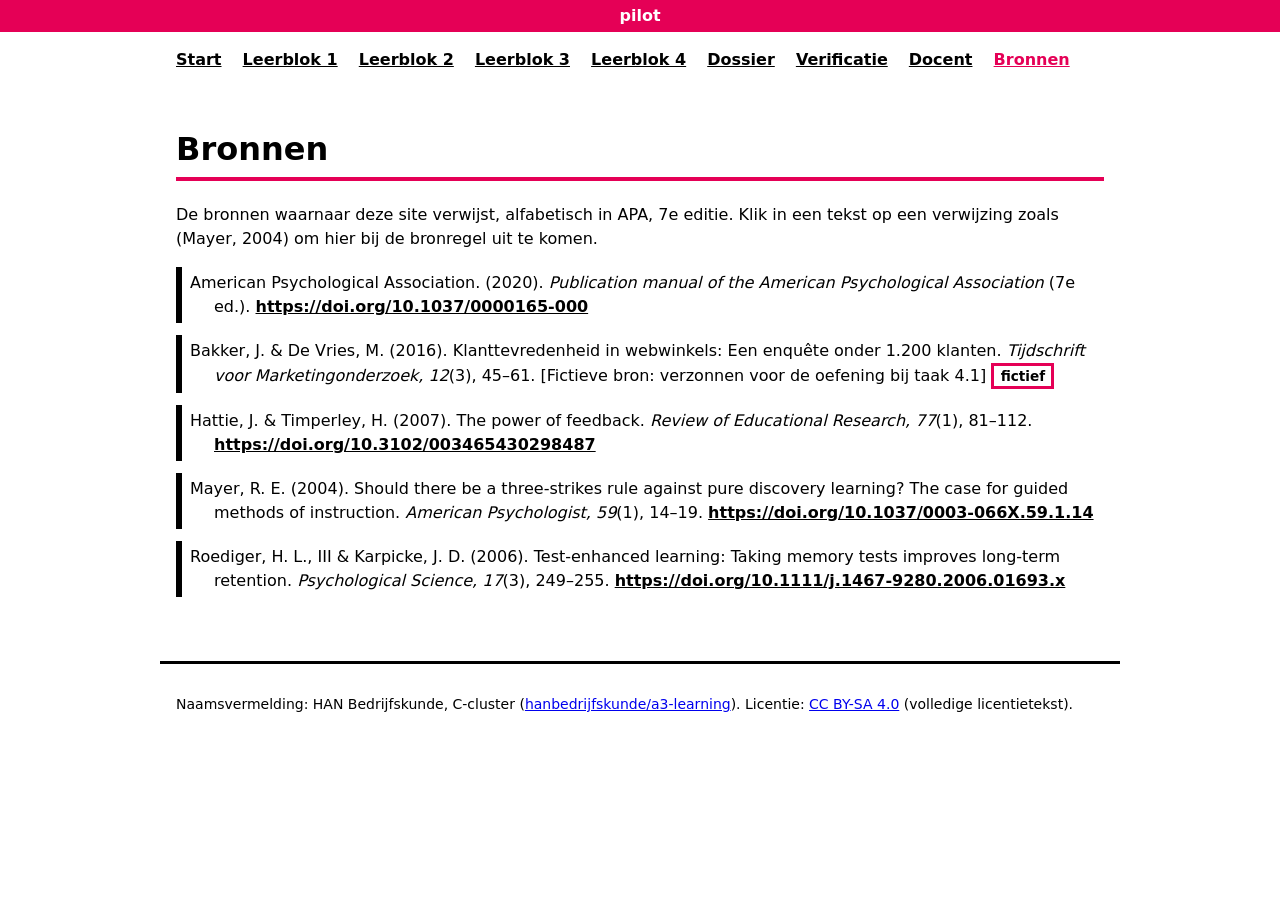
==== bronnen.html @ e9fe0b4e "LB-5…LB-8, EV-03…EV-05, BR-1…BR-6: leerblok 2 en bronnenpagina Co-Authored-By: Claude Sonnet 5.5 <no" ====
<!doctype html>
<html lang="nl">
<head>
<meta charset="utf-8">
<meta name="viewport" content="width=device-width, initial-scale=1">
<title>Bronnen · A3 e-learning</title>
<link rel="icon" href="data:,">
<link rel="stylesheet" href="css/site.css">
<link rel="stylesheet" href="css/print.css" media="print">
</head>
<body>
<header>
<nav aria-label="Hoofdmenu">
<a href="index.html">Start</a>
<a href="leerblok-1.html">Leerblok 1</a>
<a href="leerblok-2.html">Leerblok 2</a>
<a href="leerblok-3.html">Leerblok 3</a>
<a href="leerblok-4.html">Leerblok 4</a>
<a href="dossier.html">Dossier</a>
<a href="verificatie.html">Verificatie</a>
<a href="docent.html">Docent</a>
<a href="bronnen.html">Bronnen</a>
</nav>
</header>
<main id="inhoud">
<h1>Bronnen</h1>
<p>De bronnen waarnaar deze site verwijst, alfabetisch in APA, 7e editie. Klik in een tekst op een verwijzing zoals (Mayer, 2004) om hier bij de bronregel uit te komen.</p>
<noscript><p>Deze pagina heeft JavaScript nodig om de bronnen te tonen. Zet JavaScript aan in je browser.</p></noscript>
<ul id="bronnenlijst" class="bron-lijst"></ul>
</main>
<footer>
<p>Naamsvermelding: HAN Bedrijfskunde, C-cluster (<a href="https://github.com/hanbedrijfskunde/a3-learning">hanbedrijfskunde/a3-learning</a>). Licentie: <a href="LICENSE">CC BY-SA 4.0</a> (volledige licentietekst).</p>
</footer>
<script type="module" src="js/site.js"></script>
<script type="module" src="js/bronnen-pagina.js"></script>
</body>
</html>
---- css/site.css ----
:root { --accent:#E50056; --zwart:#000; --wit:#fff; --grijs:#f3f3f3; }
* { box-sizing:border-box; }
body { margin:0; font:16px/1.5 system-ui,sans-serif; color:var(--zwart); background:var(--wit); }
header,main,footer { max-width:60rem; margin:0 auto; padding:1rem; }
nav a { margin-right:1rem; color:var(--zwart); font-weight:700; }
nav a[aria-current="page"] { color:var(--accent); }
h1 { border-bottom:4px solid var(--accent); padding-bottom:.25rem; }
.kaart { border:3px solid var(--zwart); box-shadow:5px 5px 0 var(--zwart); padding:1rem; margin:1rem 0; background:var(--wit); }
footer { border-top:3px solid var(--zwart); font-size:.875rem; margin-top:2rem; }
#pilot-banner { background:var(--accent); color:var(--wit); text-align:center; font-weight:700; padding:.25rem; }

/* ---- formulieren: elk veld heeft een zichtbaar label en een duidelijke focusrand ---- */
label, legend { font-weight:700; display:block; margin:.75rem 0 .25rem; }
fieldset { border:3px solid var(--zwart); margin:.75rem 0; padding:.25rem .75rem .75rem; }
input[type="text"], textarea, select { width:100%; font:inherit; color:var(--zwart); background:var(--wit); border:3px solid var(--zwart); padding:.4rem .6rem; }
textarea { min-height:4.5rem; resize:vertical; }
.optie { display:flex; align-items:center; gap:.5rem; margin:.25rem 0; }
.optie label { display:inline; margin:0; font-weight:400; }
input[type="checkbox"], input[type="radio"] { width:1.25rem; height:1.25rem; accent-color:var(--zwart); flex:none; }
:focus-visible { outline:4px solid var(--accent); outline-offset:2px; }
.klein { font-size:.875rem; }
.meta { color:#333; }
.fout { color:#b0003f; font-weight:700; }

/* ---- knoppen ---- */
.knop { font:inherit; font-weight:700; cursor:pointer; color:var(--zwart); background:var(--wit); border:3px solid var(--zwart); box-shadow:3px 3px 0 var(--zwart); padding:.4rem .9rem; text-decoration:none; display:inline-block; }
.knop:hover { background:var(--grijs); }
.knop-accent { background:var(--accent); color:var(--wit); }
.knop-accent:hover { background:#b8004a; }
.knoppen { display:flex; flex-wrap:wrap; gap:.75rem; margin:.75rem 0; }
.bevestiging { border:3px solid var(--accent); padding:1rem; margin-top:.75rem; }

/* ---- status als tekst met kleur erbij (BW-3, TG-4) ---- */
.status { display:inline-block; border:3px solid var(--zwart); padding:.1rem .6rem; font-weight:700; background:var(--wit); }
.status-compleet { box-shadow:inset 0 -6px 0 #1a7f37; }
.status-bijna { box-shadow:inset 0 -6px 0 #b7791f; }
.status-nog-niet { box-shadow:inset 0 -6px 0 var(--accent); }

/* ---- leerblok en taak ---- */
.taken-nav ol { padding-left:1.25rem; }
.taak h2 { margin-top:0; }
.nr { display:inline-block; background:var(--zwart); color:var(--wit); padding:0 .5rem; margin-right:.25rem; }
.stap { border-top:2px solid var(--zwart); margin-top:1rem; padding-top:.25rem; }
.stap h3 { font-size:1.05rem; margin:.5rem 0; }
.oefening { background:var(--grijs); border:2px dashed var(--zwart); padding:.75rem 1rem; margin:.75rem 0; }
.oefening h4 { margin:0 0 .5rem; }
.model { border-left:6px solid var(--accent); background:var(--wit); padding:.25rem .75rem; margin-top:.75rem; }
.model-lijst dt { font-weight:700; margin-top:.5rem; }
.model-lijst dd { margin:0 0 0 1rem; }
.format, .voorbeeld { border:3px solid var(--zwart); padding:.5rem .75rem; background:var(--wit); font-weight:700; }
.uitkomst { margin-top:.75rem; }
.ontbreekt { margin:.25rem 0; padding-left:1.25rem; }
.compleet { font-weight:700; }
.leerblokken { list-style:none; padding:0; }
.leerblok h3 { margin-top:0; }
.onderdeel { margin-right:.75rem; white-space:nowrap; }
.hints { color:#b0003f; padding-left:1.25rem; }
@media (max-width:40rem) { header, main, footer { padding:.75rem; } nav a { display:inline-block; margin:.25rem 1rem .25rem 0; } }

/* ---- de Wissel (fase 4, prefix wis-) ---- */
.wis-sectie[hidden], .wis-teamactie[hidden], .wis-herinnering[hidden], .wis-terug[hidden] { display:none; }
.wis-details > summary { cursor:pointer; font-weight:700; padding:.4rem .9rem; border:3px solid var(--zwart); box-shadow:3px 3px 0 var(--zwart); display:inline-block; background:var(--wit); }
.wis-details[open] > summary { background:var(--grijs); }
.wis-paneel { margin-top:.75rem; }
.wis-privacy { border-left:6px solid var(--accent); padding:.25rem .75rem; background:var(--grijs); }
.wis-stap { border-top:2px solid var(--zwart); margin-top:1rem; padding-top:.25rem; }
.wis-stap h3 { font-size:1.05rem; margin:.5rem 0; }
.wis-pre { white-space:pre-wrap; background:var(--grijs); border:2px dashed var(--zwart); padding:.5rem .75rem; }
.wis-blok { border:3px solid var(--zwart); padding:.5rem .75rem; margin:.75rem 0; }
.wis-herinnering { border:3px solid var(--accent); padding:.25rem .75rem; margin:.75rem 0; font-weight:700; }
.wis-log { list-style:none; padding:0; }
.wis-regel { border:3px solid var(--zwart); padding:.5rem .75rem; margin:.75rem 0; }
.wis-dl dt { font-weight:700; }
.wis-dl dd { margin:0 0 .25rem 1rem; }
.wis-handmatig { margin:.75rem 0; }
.wis-melding { min-height:1.25rem; }
/* ---- dossier (fase 3): eigen klassen met prefix dos- en ver- ---- */
.dos-stand { list-style:none; padding:0; display:grid; grid-template-columns:repeat(auto-fill,minmax(13rem,1fr)); gap:.75rem; }
.dos-tegel { border:3px solid var(--zwart); padding:.5rem .75rem; display:flex; flex-direction:column; gap:.25rem; background:var(--wit); }
.dos-tegel-id { font-weight:700; }
.dos-tegel-titel { font-size:.875rem; }
.dos-tegel-status { font-size:1.5rem; font-weight:700; }
.dos-tegel-compleet { box-shadow:inset 0 -8px 0 #1a7f37; }
.dos-tegel-bijna { box-shadow:inset 0 -8px 0 #b7791f; }
.dos-tegel-nog-niet { box-shadow:inset 0 -8px 0 var(--accent); }
.dos-tabelwrap, .ver-tabelwrap { overflow-x:auto; }
.dos-tabel, .ver-tabel { border-collapse:collapse; width:100%; }
.dos-tabel th, .dos-tabel td, .ver-tabel th, .ver-tabel td { border:2px solid var(--zwart); padding:.4rem .6rem; text-align:left; vertical-align:top; }
.dos-tabel thead th, .ver-tabel thead th { background:var(--zwart); color:var(--wit); }
.dos-caption { text-align:left; font-size:.875rem; padding-bottom:.25rem; }
.dos-lijst { margin:0; padding-left:1.1rem; }
.dos-herinnering, .dos-geblokkeerd { border-color:var(--accent); }
.dos-pagina { border:3px solid var(--zwart); padding:1rem; margin:1rem 0; background:var(--wit); }
.dos-onderdeel { border-top:2px solid var(--zwart); margin-top:.75rem; }
.dos-velden dt { font-weight:700; margin-top:.5rem; }
.dos-velden dd { margin:0 0 0 1rem; white-space:pre-wrap; }
.dos-controlesom code { word-break:break-all; }
#dos-afdruk { display:none; }
body.dos-afdrukmodus #dos-afdruk { display:block; }
body.dos-afdrukmodus main > :not(#dos-afdruk) { display:none; }
.ver-bestanden { padding-left:1.25rem; }
.ver-gewijzigd .ver-melding, .ver-rij-gewijzigd th { color:#b0003f; font-weight:700; }
.ver-ok .ver-melding { font-weight:700; }
.ver-rij-gewijzigd td, .ver-rij-gewijzigd th { border-color:var(--accent); }
.ver-cel { white-space:nowrap; }
@media print {
  .dos-werkbalk { display:none; }
  .dos-pagina { border:0; padding:0; margin:0; break-after:page; }
  body.dos-afdrukmodus header, body.dos-afdrukmodus footer { display:none; }
}

/* ---- leerblok 2: zoektermen, route en promptgenerator, bronlog (lb2-) ---- */
.lb2-groep { margin:.75rem 0; }
.lb2-groep h4 { margin:.5rem 0 .25rem; }
.lb2-tabel-wrap { overflow-x:auto; }
.lb2-tabel { border-collapse:collapse; width:100%; margin:.5rem 0; }
.lb2-tabel th, .lb2-tabel td { border:3px solid var(--zwart); padding:.25rem .5rem; text-align:left; vertical-align:top; }
.lb2-tabel th { background:var(--grijs); }
.lb2-cel-veld .veld, .lb2-cel-veld fieldset { margin:0; }
.lb2-cel-veld label, .lb2-cel-veld legend { font-size:.8rem; font-weight:400; margin:0 0 .15rem; }
.lb2-cel-veld fieldset { border-width:2px; padding:.1rem .4rem .3rem; }
.lb2-cel-veld .optie { display:inline-flex; margin-right:.6rem; }
.lb2-generator { border:3px dashed var(--zwart); padding:.5rem .75rem; margin:.5rem 0; }
.lb2-generator-acties { display:flex; flex-wrap:wrap; align-items:center; gap:.5rem; margin:.5rem 0; }
.lb2-waarschuwing { list-style:none; margin:.5rem 0; padding:0; }
.lb2-waarschuwing li { border:3px solid var(--accent); border-left-width:10px; padding:.25rem .5rem; margin:.25rem 0; font-weight:700; }
.lb2-optioneel { margin:.75rem 0; }
@media (max-width:40rem) {
  .lb2-tabel thead { position:absolute; left:-9999px; }
  .lb2-tabel, .lb2-tabel tbody, .lb2-tabel tr, .lb2-tabel td { display:block; width:100%; }
  .lb2-tabel tr { border:3px solid var(--zwart); margin:.5rem 0; }
  .lb2-tabel td { border:0; border-bottom:1px solid var(--zwart); }
  .lb2-tabel td::before { content:attr(data-kolom) ": "; font-weight:700; font-size:.8rem; }
}

/* ---- bronnen en in-tekstverwijzingen (bron-) ---- */
.bron-lijst { list-style:none; padding:0; }
.bron-regel { margin:.75rem 0; padding:.25rem .5rem .25rem 2rem; text-indent:-1.5rem; border-left:6px solid var(--zwart); overflow-wrap:anywhere; }
.bron-regel:target, .bron-doel {border-left-color:var(--accent); background:var(--grijs); }
.bron-link { color:var(--zwart); font-weight:700; }
.bron-fictief { display:inline-block; text-indent:0; border:3px solid var(--accent); padding:0 .4rem; font-weight:700; font-size:.85rem; }
.bron-verwijzing { color:var(--zwart); font-weight:700; text-decoration-thickness:3px; }
---- css/print.css ----
@media print { nav, #pilot-banner { display:none; } .kaart { box-shadow:none; } }
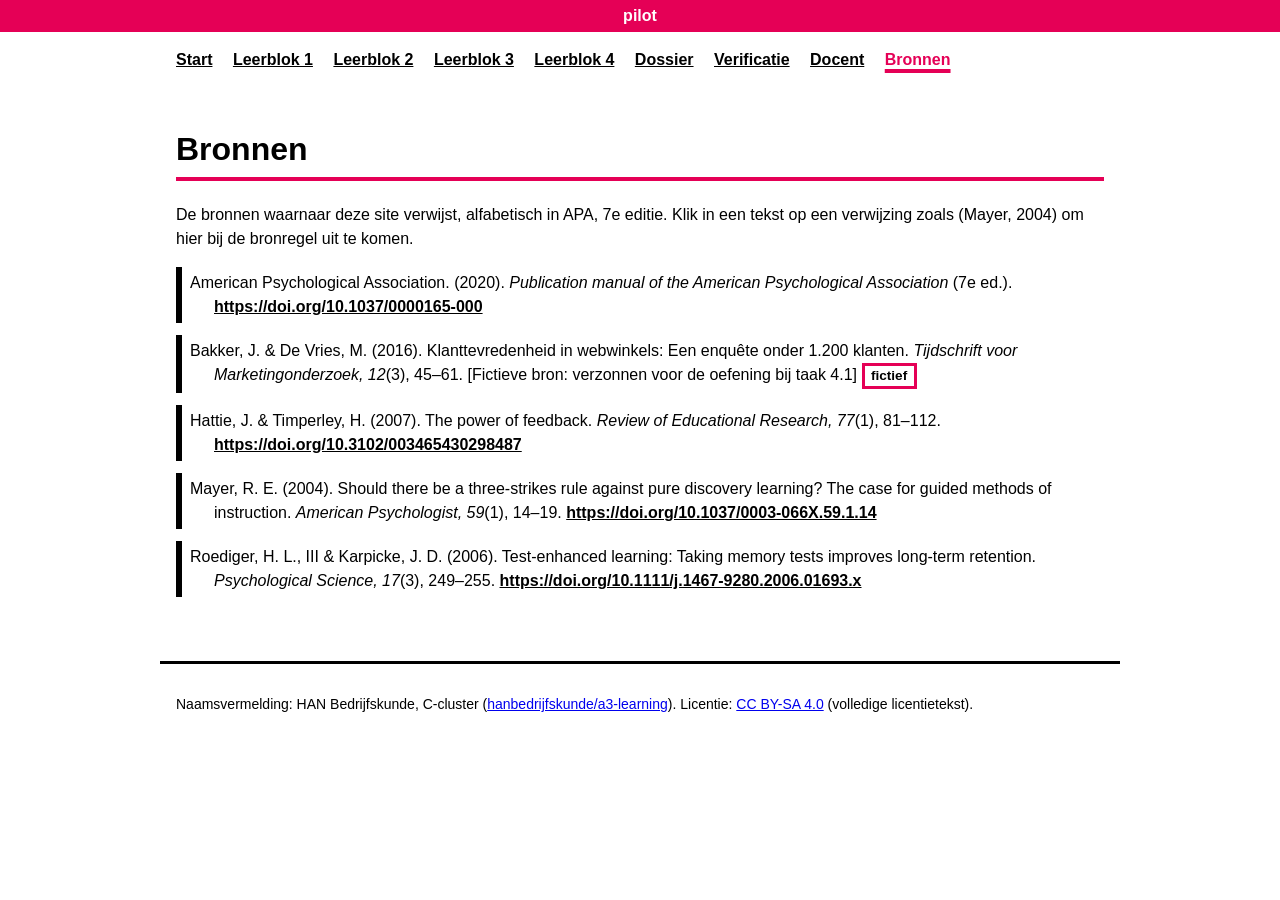
==== commit 20eb865c: "TG-1…TG-5, PF-1…PF-5, QA-6: huisstijl en toegankelijkheid Co-Authored-By: Claude Sonnet 5.5 <noreply" ====
--- a/bronnen.html
+++ b/bronnen.html
@@ -9,6 +9,7 @@
 <link rel="stylesheet" href="css/print.css" media="print">
 </head>
 <body>
+<a class="skip" href="#inhoud">Naar de inhoud</a>
 <header>
 <nav aria-label="Hoofdmenu">
 <a href="index.html">Start</a>
@@ -22,7 +23,7 @@
 <a href="bronnen.html">Bronnen</a>
 </nav>
 </header>
-<main id="inhoud">
+<main id="inhoud" tabindex="-1">
 <h1>Bronnen</h1>
 <p>De bronnen waarnaar deze site verwijst, alfabetisch in APA, 7e editie. Klik in een tekst op een verwijzing zoals (Mayer, 2004) om hier bij de bronregel uit te komen.</p>
 <noscript><p>Deze pagina heeft JavaScript nodig om de bronnen te tonen. Zet JavaScript aan in je browser.</p></noscript>
--- a/css/site.css
+++ b/css/site.css
@@ -1,11 +1,23 @@
-:root { --accent:#E50056; --zwart:#000; --wit:#fff; --grijs:#f3f3f3; }
+/* HAN-huisstijl (QA-6): tokens uit de zusterdocumenten (docs/LRD-ELEARNING-A3.html). Systeemlettertypen, geen externe
+   fonts. Kleuren van tekst worden gecontroleerd door tests/contrast.test.mjs (TG-3): tekst minstens 4,5:1. */
+:root {
+  --accent:#E50056; --zwart:#000000; --wit:#FFFFFF; --grijs:#F2F2F0;
+  --grijs-tekst:#454545;              /* meta-tekst */
+  --fout:#B0003F;                     /* foutmelding, ook op grijs 4,5:1 */
+  --accent-donker:#B8004A;            /* hover van de accentknop, wit erop */
+  --roze:#FFD9E6;                     /* achtergrond van een afwijkende rij (controlelab) */
+  --groen:#1A7F37; --oker:#B7791F;    /* alleen onderstreping bij een status, nooit tekst (TG-4) */
+  --rand:3px; --schaduw:5px 5px 0 var(--zwart);
+  --f:"Avenir Next","Avenir","Nunito Sans","Segoe UI",Helvetica,Arial,sans-serif;
+  --fm:ui-monospace,"SF Mono",SFMono-Regular,Menlo,Consolas,monospace;
+}
 * { box-sizing:border-box; }
-body { margin:0; font:16px/1.5 system-ui,sans-serif; color:var(--zwart); background:var(--wit); }
+body { margin:0; font:16px/1.5 var(--f); color:var(--zwart); background:var(--wit); }
 header,main,footer { max-width:60rem; margin:0 auto; padding:1rem; }
 nav a { margin-right:1rem; color:var(--zwart); font-weight:700; }
-nav a[aria-current="page"] { color:var(--accent); }
+nav a[aria-current="page"] { color:var(--accent); background:var(--wit); text-decoration:underline; text-decoration-thickness:4px; text-underline-offset:4px; }
 h1 { border-bottom:4px solid var(--accent); padding-bottom:.25rem; }
-.kaart { border:3px solid var(--zwart); box-shadow:5px 5px 0 var(--zwart); padding:1rem; margin:1rem 0; background:var(--wit); }
+.kaart { border:var(--rand) solid var(--zwart); box-shadow:var(--schaduw); padding:1rem; margin:1rem 0; background:var(--wit); }
 footer { border-top:3px solid var(--zwart); font-size:.875rem; margin-top:2rem; }
 #pilot-banner { background:var(--accent); color:var(--wit); text-align:center; font-weight:700; padding:.25rem; }
 
@@ -19,21 +31,21 @@
 input[type="checkbox"], input[type="radio"] { width:1.25rem; height:1.25rem; accent-color:var(--zwart); flex:none; }
 :focus-visible { outline:4px solid var(--accent); outline-offset:2px; }
 .klein { font-size:.875rem; }
-.meta { color:#333; }
-.fout { color:#b0003f; font-weight:700; }
+.meta { color:var(--grijs-tekst); }
+.fout { color:var(--fout); font-weight:700; }
 
 /* ---- knoppen ---- */
 .knop { font:inherit; font-weight:700; cursor:pointer; color:var(--zwart); background:var(--wit); border:3px solid var(--zwart); box-shadow:3px 3px 0 var(--zwart); padding:.4rem .9rem; text-decoration:none; display:inline-block; }
 .knop:hover { background:var(--grijs); }
 .knop-accent { background:var(--accent); color:var(--wit); }
-.knop-accent:hover { background:#b8004a; }
+.knop-accent:hover { background:var(--accent-donker); }
 .knoppen { display:flex; flex-wrap:wrap; gap:.75rem; margin:.75rem 0; }
 .bevestiging { border:3px solid var(--accent); padding:1rem; margin-top:.75rem; }
 
 /* ---- status als tekst met kleur erbij (BW-3, TG-4) ---- */
 .status { display:inline-block; border:3px solid var(--zwart); padding:.1rem .6rem; font-weight:700; background:var(--wit); }
-.status-compleet { box-shadow:inset 0 -6px 0 #1a7f37; }
-.status-bijna { box-shadow:inset 0 -6px 0 #b7791f; }
+.status-compleet { box-shadow:inset 0 -6px 0 var(--groen); }
+.status-bijna { box-shadow:inset 0 -6px 0 var(--oker); }
 .status-nog-niet { box-shadow:inset 0 -6px 0 var(--accent); }
 
 /* ---- leerblok en taak ---- */
@@ -54,7 +66,7 @@
 .leerblokken { list-style:none; padding:0; }
 .leerblok h3 { margin-top:0; }
 .onderdeel { margin-right:.75rem; white-space:nowrap; }
-.hints { color:#b0003f; padding-left:1.25rem; }
+.hints { color:var(--fout); padding-left:1.25rem; }
 @media (max-width:40rem) { header, main, footer { padding:.75rem; } nav a { display:inline-block; margin:.25rem 1rem .25rem 0; } }
 
 /* ---- de Wissel (fase 4, prefix wis-) ---- */
@@ -80,8 +92,8 @@
 .dos-tegel-id { font-weight:700; }
 .dos-tegel-titel { font-size:.875rem; }
 .dos-tegel-status { font-size:1.5rem; font-weight:700; }
-.dos-tegel-compleet { box-shadow:inset 0 -8px 0 #1a7f37; }
-.dos-tegel-bijna { box-shadow:inset 0 -8px 0 #b7791f; }
+.dos-tegel-compleet { box-shadow:inset 0 -8px 0 var(--groen); }
+.dos-tegel-bijna { box-shadow:inset 0 -8px 0 var(--oker); }
 .dos-tegel-nog-niet { box-shadow:inset 0 -8px 0 var(--accent); }
 .dos-tabelwrap, .ver-tabelwrap { overflow-x:auto; }
 .dos-tabel, .ver-tabel { border-collapse:collapse; width:100%; }
@@ -99,7 +111,7 @@
 body.dos-afdrukmodus #dos-afdruk { display:block; }
 body.dos-afdrukmodus main > :not(#dos-afdruk) { display:none; }
 .ver-bestanden { padding-left:1.25rem; }
-.ver-gewijzigd .ver-melding, .ver-rij-gewijzigd th { color:#b0003f; font-weight:700; }
+.ver-gewijzigd .ver-melding, .ver-rij-gewijzigd th { color:var(--fout); font-weight:700; }
 .ver-ok .ver-melding { font-weight:700; }
 .ver-rij-gewijzigd td, .ver-rij-gewijzigd th { border-color:var(--accent); }
 .ver-cel { white-space:nowrap; }
@@ -140,3 +152,34 @@
 .bron-link { color:var(--zwart); font-weight:700; }
 .bron-fictief { display:inline-block; text-indent:0; border:3px solid var(--accent); padding:0 .4rem; font-weight:700; font-size:.85rem; }
 .bron-verwijzing { color:var(--zwart); font-weight:700; text-decoration-thickness:3px; }
+
+/* ---- terugblik (fase 7, prefix tb-) en feedback op het dossier (fb-) ---- */
+.vorige-keer { border-color:var(--accent); }
+.tb-onderdeel { border-top:2px solid var(--zwart); margin-top:1rem; padding-top:.25rem; }
+.tb-onderdeel h3 { font-size:1.05rem; margin:.5rem 0; }
+.tb-kaart { background:var(--grijs); }
+.tb-bewijs { border-top:2px dashed var(--zwart); margin-top:.5rem; }
+.tb-samenvatting { border-left:6px solid var(--accent); padding:.25rem .75rem; }
+.fb-kolommen { display:grid; grid-template-columns:repeat(auto-fit,minmax(18rem,1fr)); gap:1rem; }
+.fb-lijst { list-style:none; padding:0; margin:0; }
+.fb-regel { border:2px solid var(--zwart); padding:.4rem .6rem; margin:.5rem 0; }
+
+/* ---- toegankelijkheid en kleine schermen (fase 8: TG-2, TG-5, PF-1) ---- */
+.skip { position:absolute; left:-9999px; top:0; background:var(--zwart); color:var(--wit); padding:.5rem 1rem; font-weight:700; z-index:10; }
+.skip:focus { left:0; }
+main:focus { outline:none; }
+code, pre { font-family:var(--fm); overflow-wrap:anywhere; }
+pre { white-space:pre-wrap; }
+img, video, svg { max-width:100%; height:auto; }
+h1, h2, h3, p, li, dd, dt, td, th, summary, legend, label { overflow-wrap:anywhere; }
+button, .knop, summary, select { min-height:2.75rem; }
+input[type="checkbox"], input[type="radio"] { min-width:1.25rem; }
+@media (max-width:40rem) {
+  body { font-size:1rem; }
+  .kaart { box-shadow:3px 3px 0 var(--zwart); padding:.75rem; }
+  .knoppen .knop, .knoppen button { flex:1 1 100%; text-align:center; }
+  .dos-stand { grid-template-columns:1fr; }
+  .fb-kolommen { grid-template-columns:1fr; }
+  .onderdeel, .ver-cel { white-space:normal; }
+}
+@media (forced-colors:active) { .status { border-style:double; } }
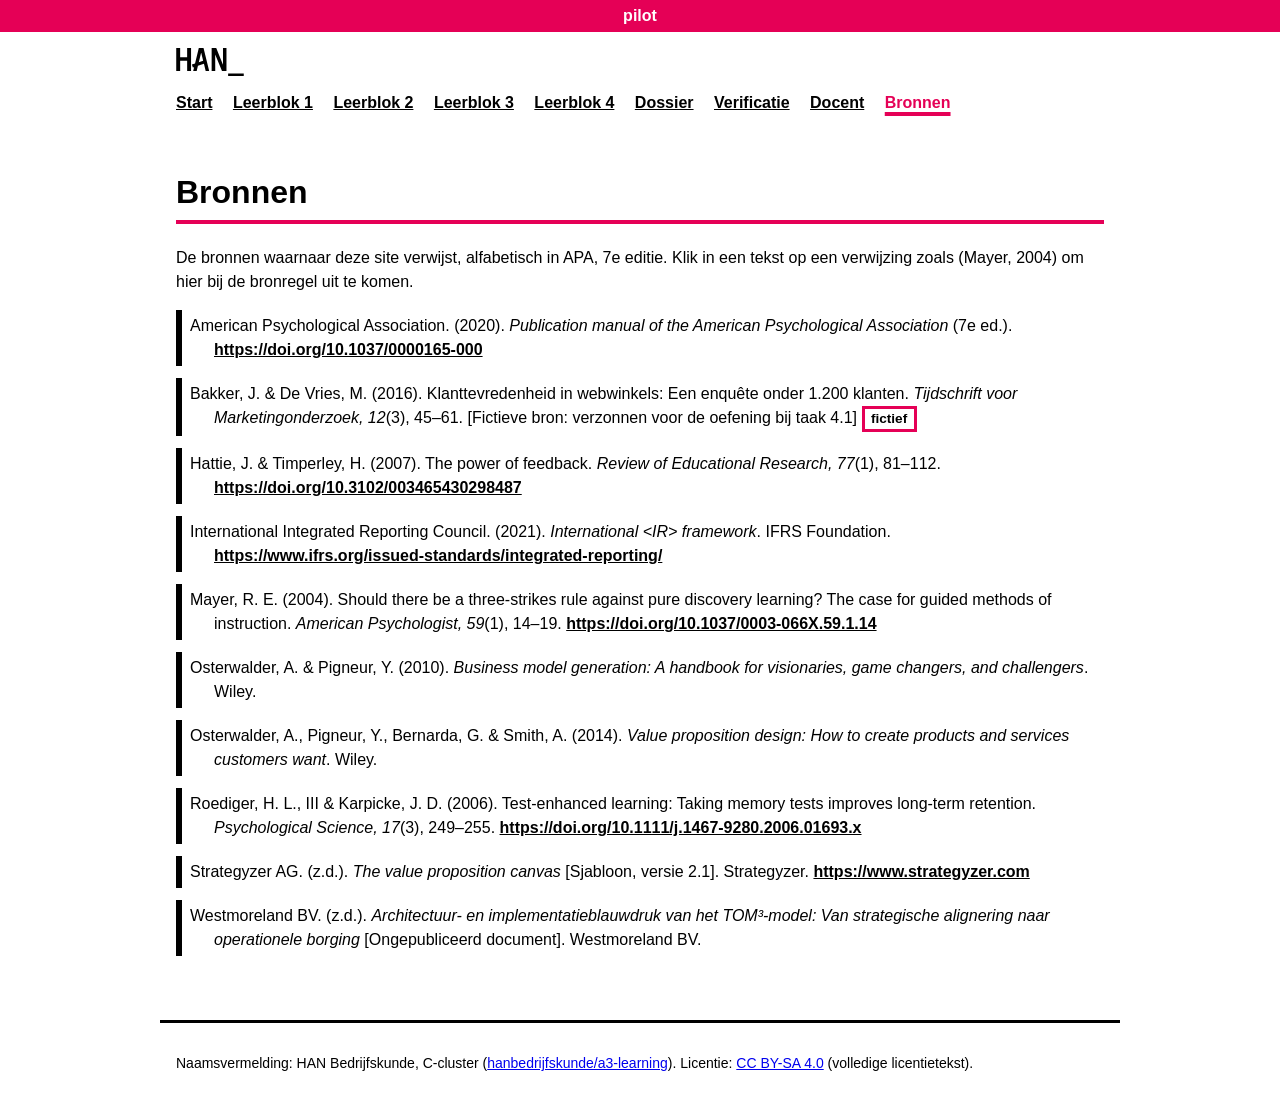
==== commit 8a86960b: "QA-6: HAN-logo (inline SVG) in de kop van alle pagina's Co-Authored-By: Claude Sonnet 5.5 <noreply@a" ====
--- a/bronnen.html
+++ b/bronnen.html
@@ -11,6 +11,8 @@
 <body>
 <a class="skip" href="#inhoud">Naar de inhoud</a>
 <header>
+<svg width="0" height="0" style="position:absolute" aria-hidden="true"><symbol id="hanlogo" viewBox="0 0 82 34"><g fill="currentColor"><path d="m82 34h-19v-3h18.9895719z"/><path d="m13.2527473 28v-12.420318h-8.48351653v12.420318h-4.76923077v-28h4.75824176v11.3563397h8.48351644v-11.3563397h4.7582418v28z"/><path d="m55.5599506 28-8.1433869-19.77045366h-.1223733l.0778739 19.77045366h-4.3720643v-28h5.5624227l8.065513 19.8898798h.1557479v-19.8898798h4.2163164v28z"/><path d="m33.1342079 0h-5.7320888l-4.5665994 18.7860465-3.8355197 1.324031 1.1972755 3.6682171 1.5469223-.531783-1.1548941 4.7534884h4.2381433l1.536327-6.3271318 7.2790111-2.496124 2.1190716 8.8232558h4.2381433zm-5.7320888 17.2015504 2.723007-11.17829459h.2754793l2.2780021 9.36589149z"/></g></symbol></svg>
+<a class="han-logo" href="index.html" aria-label="HAN, naar de startpagina"><svg class="logo" role="img" aria-label="Logo HAN"><use href="#hanlogo"/></svg></a>
 <nav aria-label="Hoofdmenu">
 <a href="index.html">Start</a>
 <a href="leerblok-1.html">Leerblok 1</a>
--- a/css/site.css
+++ b/css/site.css
@@ -145,6 +145,17 @@
   .lb2-tabel td::before { content:attr(data-kolom) ": "; font-weight:700; font-size:.8rem; }
 }
 
+/* ---- leerblok 3: invloed/belang-raster (LB-9) en register (LB-12) ---- */
+.raster { display:grid; grid-template-columns:1fr 1fr; gap:.5rem; margin:.5rem 0; }
+.raster-vak { border:3px solid var(--zwart); padding:.25rem .6rem .5rem; min-height:6rem; background:var(--wit); }
+.raster-vak[data-vak="nauw"] { background:var(--roze); }
+.raster-vak h5 { margin:.25rem 0 0; font-size:1rem; }
+.raster-vak p { margin:0 0 .25rem; }
+.raster-leden { margin:0; padding-left:1.1rem; }
+.raster-tekst { padding-left:1.1rem; }
+.zoekvragen-hint { border-left:6px solid var(--zwart); padding:.1rem .75rem; margin:.5rem 0; }
+@media (max-width:40rem) { .raster { grid-template-columns:1fr; } }
+
 /* ---- bronnen en in-tekstverwijzingen (bron-) ---- */
 .bron-lijst { list-style:none; padding:0; }
 .bron-regel { margin:.75rem 0; padding:.25rem .5rem .25rem 2rem; text-indent:-1.5rem; border-left:6px solid var(--zwart); overflow-wrap:anywhere; }
@@ -163,6 +174,43 @@
 .fb-kolommen { display:grid; grid-template-columns:repeat(auto-fit,minmax(18rem,1fr)); gap:1rem; }
 .fb-lijst { list-style:none; padding:0; margin:0; }
 .fb-regel { border:2px solid var(--zwart); padding:.4rem .6rem; margin:.5rem 0; }
+
+/* ---- leerblok 4: verbanden-kaart (VB-1…VB-10), STARR (LB-15), voorlopig en opnieuw doen (ST-4, ST-5), A3-blok (LB-16) ---- */
+.vb-bord { margin:.75rem 0; }
+.vb-kolommen { position:relative; display:grid; grid-template-columns:repeat(3,minmax(0,1fr)); gap:2.5rem; }
+.vb-kolom > * { position:relative; z-index:1; }
+.vb-kolom h5 { margin:.25rem 0 .5rem; font-size:.95rem; }
+.vb-lijst { list-style:none; margin:0; padding:0; display:flex; flex-direction:column; gap:.6rem; }
+.vb-kaartje { display:block; width:100%; text-align:left; font:inherit; font-size:.8125rem; line-height:1.3; cursor:pointer; color:var(--zwart); background:var(--wit); border:3px solid var(--zwart); padding:.35rem .5rem; }
+.vb-kaartje:hover { background:var(--grijs); }
+.vb-kaartje[aria-pressed="true"] { background:var(--zwart); color:var(--wit); }
+.vb-kaartje.vb-verbonden { box-shadow:inset 0 -6px 0 var(--groen); }
+.vb-kop, .vb-gekozen { display:block; font-weight:700; }
+.vb-gekozen { font-size:.75rem; }
+.vb-tekst { display:-webkit-box; -webkit-line-clamp:3; line-clamp:3; -webkit-box-orient:vertical; overflow:hidden; }
+.vb-lijnen { position:absolute; left:0; top:0; width:100%; height:100%; pointer-events:none; overflow:visible; z-index:0; }
+.vb-lijn { fill:none; stroke:var(--zwart); stroke-width:2.5; }
+.vb-lijn-koste { stroke:var(--accent); stroke-dasharray:7 5; stroke-width:3; }
+.vb-pijl { fill:var(--zwart); }
+.vb-form { border:3px solid var(--accent); padding:.5rem .75rem; margin:.75rem 0; }
+.vb-form-kop { font-weight:700; margin:.25rem 0; }
+.vb-tekst-lijst, .vb-open, .vb-model { padding-left:1.25rem; }
+.vb-tekst-lijst li, .vb-open li { margin:.35rem 0; }
+.vb-weg { font-size:.8125rem; padding:.1rem .6rem; box-shadow:2px 2px 0 var(--zwart); }
+.vb-markering { display:grid; grid-template-columns:repeat(auto-fit,minmax(13rem,1fr)); gap:.25rem .75rem; }
+.vb-markeer legend { font-size:.95rem; }
+.vb-chips { display:flex; flex-wrap:wrap; gap:.4rem; margin:.5rem 0; }
+.vb-chip { font:inherit; font-size:.8125rem; cursor:pointer; color:var(--zwart); background:var(--grijs); border:2px solid var(--zwart); border-radius:1rem; padding:.15rem .7rem; min-height:2.75rem; }
+.vb-chip:hover { background:var(--wit); }
+.starr .veld { margin:.5rem 0; }
+.voorlopig-opnieuw { border:3px dashed var(--zwart); padding:.5rem .75rem; margin:.75rem 0; }
+.versie-kolommen { display:grid; grid-template-columns:repeat(auto-fit,minmax(16rem,1fr)); gap:1rem; }
+.a3-blok { white-space:pre-wrap; background:var(--grijs); border:2px solid var(--zwart); padding:.5rem .75rem; max-height:16rem; overflow:auto; }
+.zwakste { border-left:8px solid var(--accent); }
+@media (max-width:40rem) {
+  .vb-kolommen { gap:1rem; }
+  .vb-kaartje { font-size:.75rem; padding:.3rem .35rem; }
+}
 
 /* ---- toegankelijkheid en kleine schermen (fase 8: TG-2, TG-5, PF-1) ---- */
 .skip { position:absolute; left:-9999px; top:0; background:var(--zwart); color:var(--wit); padding:.5rem 1rem; font-weight:700; z-index:10; }
@@ -183,3 +231,8 @@
   .onderdeel, .ver-cel { white-space:normal; }
 }
 @media (forced-colors:active) { .status { border-style:double; } }
+
+/* HAN-logo in de kop */
+.han-logo { display:inline-block; color:var(--zwart); margin-bottom:.5rem; }
+.han-logo .logo { display:block; height:28px; width:68px; }
+@media print { .han-logo { display:block; } }
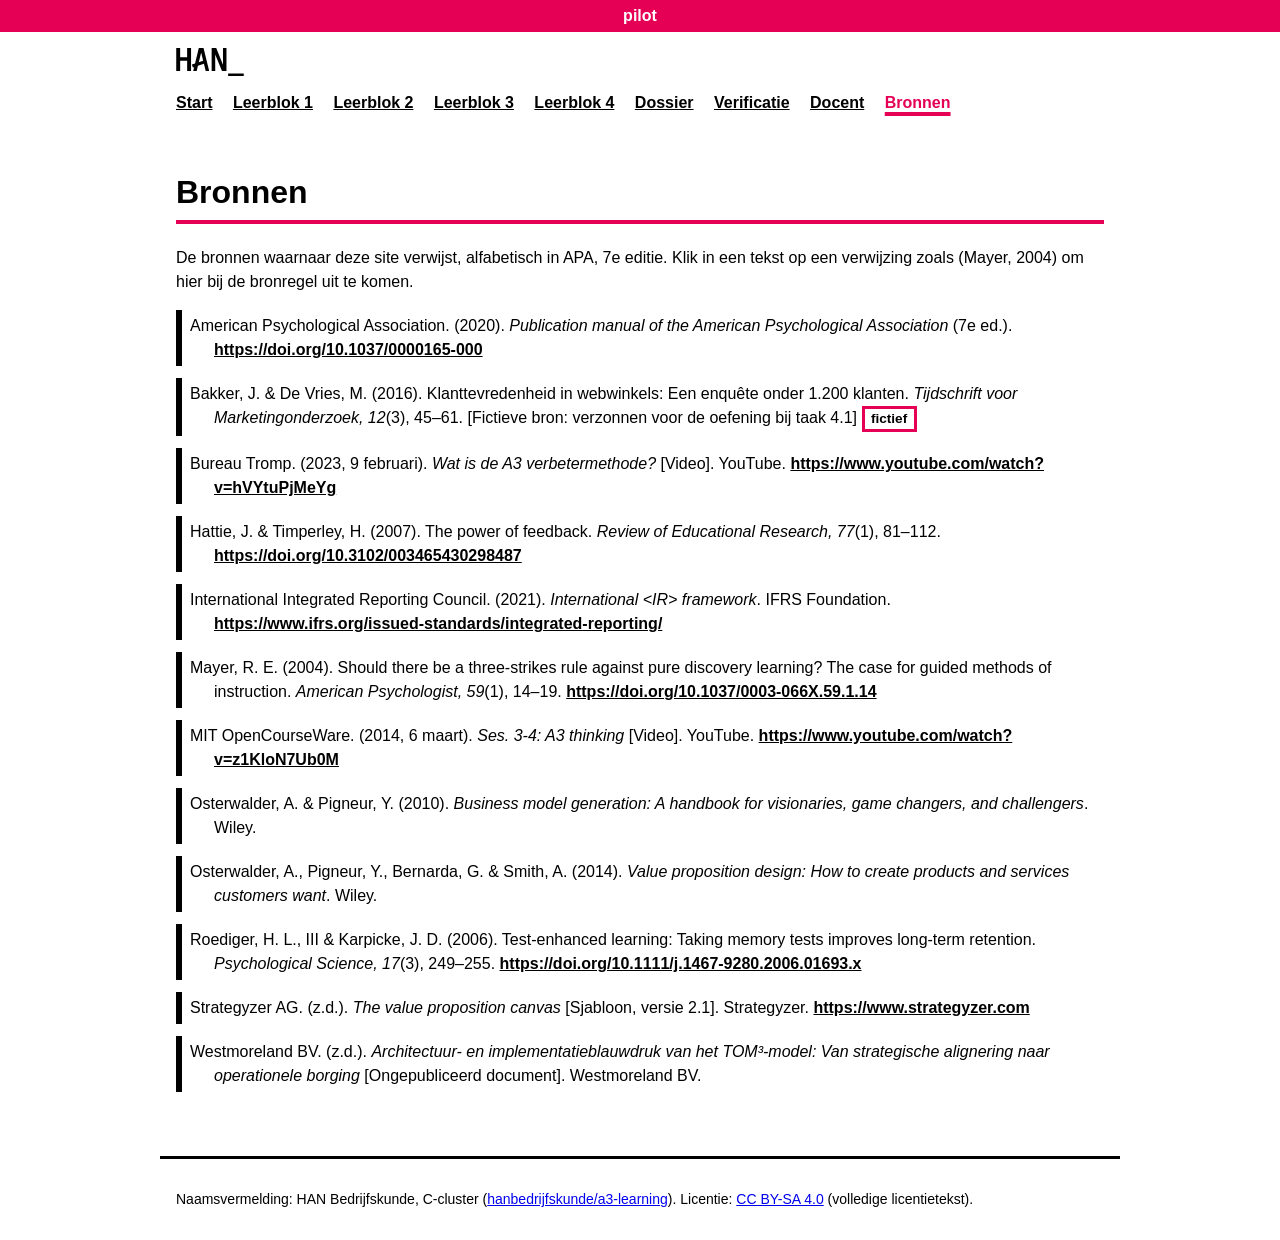
==== commit 96ef0502: "TG-1: logosprite zonder inline style (CSP) Co-Authored-By: Claude Sonnet 5.5 <noreply@anthropic.com>" ====
--- a/bronnen.html
+++ b/bronnen.html
@@ -11,7 +11,7 @@
 <body>
 <a class="skip" href="#inhoud">Naar de inhoud</a>
 <header>
-<svg width="0" height="0" style="position:absolute" aria-hidden="true"><symbol id="hanlogo" viewBox="0 0 82 34"><g fill="currentColor"><path d="m82 34h-19v-3h18.9895719z"/><path d="m13.2527473 28v-12.420318h-8.48351653v12.420318h-4.76923077v-28h4.75824176v11.3563397h8.48351644v-11.3563397h4.7582418v28z"/><path d="m55.5599506 28-8.1433869-19.77045366h-.1223733l.0778739 19.77045366h-4.3720643v-28h5.5624227l8.065513 19.8898798h.1557479v-19.8898798h4.2163164v28z"/><path d="m33.1342079 0h-5.7320888l-4.5665994 18.7860465-3.8355197 1.324031 1.1972755 3.6682171 1.5469223-.531783-1.1548941 4.7534884h4.2381433l1.536327-6.3271318 7.2790111-2.496124 2.1190716 8.8232558h4.2381433zm-5.7320888 17.2015504 2.723007-11.17829459h.2754793l2.2780021 9.36589149z"/></g></symbol></svg>
+<svg class="han-sprite" width="0" height="0" aria-hidden="true"><symbol id="hanlogo" viewBox="0 0 82 34"><g fill="currentColor"><path d="m82 34h-19v-3h18.9895719z"/><path d="m13.2527473 28v-12.420318h-8.48351653v12.420318h-4.76923077v-28h4.75824176v11.3563397h8.48351644v-11.3563397h4.7582418v28z"/><path d="m55.5599506 28-8.1433869-19.77045366h-.1223733l.0778739 19.77045366h-4.3720643v-28h5.5624227l8.065513 19.8898798h.1557479v-19.8898798h4.2163164v28z"/><path d="m33.1342079 0h-5.7320888l-4.5665994 18.7860465-3.8355197 1.324031 1.1972755 3.6682171 1.5469223-.531783-1.1548941 4.7534884h4.2381433l1.536327-6.3271318 7.2790111-2.496124 2.1190716 8.8232558h4.2381433zm-5.7320888 17.2015504 2.723007-11.17829459h.2754793l2.2780021 9.36589149z"/></g></symbol></svg>
 <a class="han-logo" href="index.html" aria-label="HAN, naar de startpagina"><svg class="logo" role="img" aria-label="Logo HAN"><use href="#hanlogo"/></svg></a>
 <nav aria-label="Hoofdmenu">
 <a href="index.html">Start</a>
--- a/css/site.css
+++ b/css/site.css
@@ -236,3 +236,41 @@
 .han-logo { display:inline-block; color:var(--zwart); margin-bottom:.5rem; }
 .han-logo .logo { display:block; height:28px; width:68px; }
 @media print { .han-logo { display:block; } }
+
+/* ---- media (fase 12): routekeuze md-, kijktips, video en spellen sp- ---- */
+.md-routes { display:flex; flex-wrap:wrap; gap:.5rem; margin:.5rem 0; }
+.md-knop { font-size:.875rem; padding:.2rem .75rem; box-shadow:2px 2px 0 var(--zwart); }
+.md-knop[aria-pressed="true"] { background:var(--zwart); color:var(--wit); }
+.md-paneel { border-top:2px solid var(--zwart); margin-top:.5rem; padding-top:.25rem; }
+.md-paneel h3 { margin:.5rem 0; }
+.md-klaar { border-left:6px solid var(--accent); padding:.1rem .75rem; margin-top:.75rem; background:var(--grijs); }
+.md-concept, .sp-fictief { display:inline-block; border:3px solid var(--accent); padding:0 .4rem; font-weight:700; font-size:.85rem; }
+.md-video { display:block; width:100%; max-width:48rem; background:var(--zwart); margin:.5rem 0; }
+.md-transcript { border-left:6px solid var(--zwart); padding:.1rem .75rem; margin:.75rem 0; }
+.md-transcript h4 { margin:.25rem 0; }
+.md-kijktips { list-style:none; padding:0; }
+.md-kijktips li { border-top:2px solid var(--zwart); padding-top:.25rem; margin-top:.5rem; }
+.sp-intro, .sp-veld, .sp-tekstversie { margin:.5rem 0; }
+.sp-kop { margin:.5rem 0; }
+.sp-kop:focus { outline:4px solid var(--accent); outline-offset:2px; }
+.sp-kaart, .sp-gegevens, .sp-aaocc { margin:.5rem 0; border:3px solid var(--zwart); padding:.25rem .75rem; }
+.sp-kaart dt, .sp-gegevens dt, .sp-aaocc dt { font-weight:700; margin-top:.4rem; }
+.sp-kaart dd, .sp-gegevens dd, .sp-aaocc dd { margin:0 0 .25rem 1rem; }
+.sp-feedback:not(:empty) { border-left:6px solid var(--accent); padding:.1rem .75rem; margin:.75rem 0; background:var(--grijs); }
+.sp-vraag { font-weight:700; margin:.75rem 0 .25rem; }
+.sp-voorspel { display:grid; grid-template-columns:repeat(auto-fit,minmax(14rem,1fr)); gap:.25rem 1rem; }
+.sp-tabelwrap { overflow-x:auto; }
+.sp-tabel { border-collapse:collapse; width:100%; margin:.5rem 0; }
+.sp-tabel th, .sp-tabel td { border:3px solid var(--zwart); padding:.25rem .5rem; text-align:left; vertical-align:top; }
+.sp-tabel th { background:var(--grijs); }
+.sp-tabel caption { text-align:left; font-weight:700; padding-bottom:.25rem; }
+.sp-toelichting { padding-left:1.25rem; }
+.sp-tekstversie > summary { cursor:pointer; font-weight:700; }
+.sp-opties { margin:.5rem 0; }
+@media (max-width:40rem) {
+  .sp-tabel thead { position:absolute; left:-9999px; }
+  .sp-tabel, .sp-tabel tbody, .sp-tabel tr, .sp-tabel td, .sp-tabel th { display:block; width:100%; }
+  .sp-tabel tr { border:3px solid var(--zwart); margin:.5rem 0; }
+  .sp-tabel td, .sp-tabel th { border:0; border-bottom:1px solid var(--zwart); }
+}
+.han-sprite { position:absolute; }
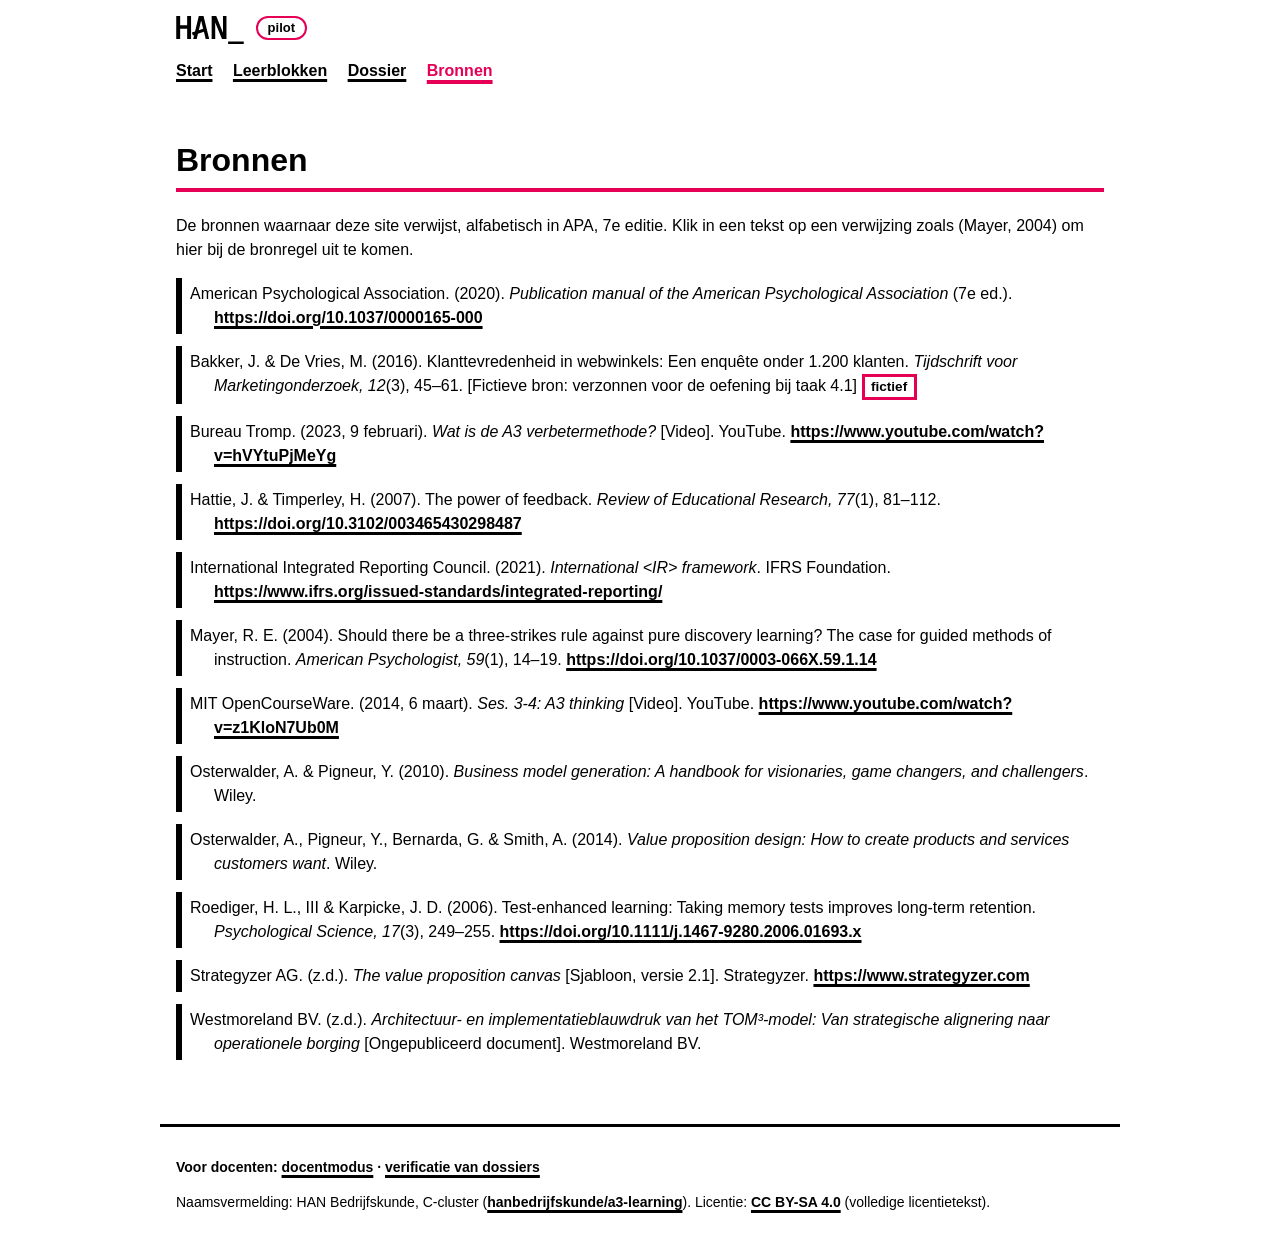
==== commit 83126638: "SX-1, SX-2, SX-8, SX-11, BW-3, SI-8: eerste indruk en rust (fase 16) - menu van 4 items; docentmodus" ====
--- a/bronnen.html
+++ b/bronnen.html
@@ -15,13 +15,8 @@
 <a class="han-logo" href="index.html" aria-label="HAN, naar de startpagina"><svg class="logo" role="img" aria-label="Logo HAN"><use href="#hanlogo"/></svg></a>
 <nav aria-label="Hoofdmenu">
 <a href="index.html">Start</a>
-<a href="leerblok-1.html">Leerblok 1</a>
-<a href="leerblok-2.html">Leerblok 2</a>
-<a href="leerblok-3.html">Leerblok 3</a>
-<a href="leerblok-4.html">Leerblok 4</a>
+<a href="index.html#blokken" data-sectie="leerblokken">Leerblokken</a>
 <a href="dossier.html">Dossier</a>
-<a href="verificatie.html">Verificatie</a>
-<a href="docent.html">Docent</a>
 <a href="bronnen.html">Bronnen</a>
 </nav>
 </header>
@@ -32,6 +27,7 @@
 <ul id="bronnenlijst" class="bron-lijst"></ul>
 </main>
 <footer>
+<p class="voor-docenten">Voor docenten: <a href="docent.html">docentmodus</a> · <a href="verificatie.html">verificatie van dossiers</a></p>
 <p>Naamsvermelding: HAN Bedrijfskunde, C-cluster (<a href="https://github.com/hanbedrijfskunde/a3-learning">hanbedrijfskunde/a3-learning</a>). Licentie: <a href="LICENSE">CC BY-SA 4.0</a> (volledige licentietekst).</p>
 </footer>
 <script type="module" src="js/site.js"></script>
--- a/css/site.css
+++ b/css/site.css
@@ -7,6 +7,8 @@
   --accent-donker:#B8004A;            /* hover van de accentknop, wit erop */
   --roze:#FFD9E6;                     /* achtergrond van een afwijkende rij (controlelab) */
   --groen:#1A7F37; --oker:#B7791F;    /* alleen onderstreping bij een status, nooit tekst (TG-4) */
+  --link:#000000; --link-hover:#B8004A; /* linkkleur (SX-8); hover = --accent-donker, als hex voor de contrastcontrole */
+  --leeg:#F2F2F0;                     /* „Te doen" en lege voortgangssegmenten; = --grijs */
   --rand:3px; --schaduw:5px 5px 0 var(--zwart);
   --f:"Avenir Next","Avenir","Nunito Sans","Segoe UI",Helvetica,Arial,sans-serif;
   --fm:ui-monospace,"SF Mono",SFMono-Regular,Menlo,Consolas,monospace;
@@ -14,25 +16,32 @@
 * { box-sizing:border-box; }
 body { margin:0; font:16px/1.5 var(--f); color:var(--zwart); background:var(--wit); }
 header,main,footer { max-width:60rem; margin:0 auto; padding:1rem; }
+a { color:var(--link); font-weight:700; text-decoration-thickness:3px; text-underline-offset:3px; }
+a:hover { color:var(--link-hover); }
 nav a { margin-right:1rem; color:var(--zwart); font-weight:700; }
 nav a[aria-current="page"] { color:var(--accent); background:var(--wit); text-decoration:underline; text-decoration-thickness:4px; text-underline-offset:4px; }
 h1 { border-bottom:4px solid var(--accent); padding-bottom:.25rem; }
 .kaart { border:var(--rand) solid var(--zwart); box-shadow:var(--schaduw); padding:1rem; margin:1rem 0; background:var(--wit); }
 footer { border-top:3px solid var(--zwart); font-size:.875rem; margin-top:2rem; }
-#pilot-banner { background:var(--accent); color:var(--wit); text-align:center; font-weight:700; padding:.25rem; }
+.pilot-chip { display:inline-block; vertical-align:top; margin:0 0 .5rem .75rem; border:2px solid var(--accent); border-radius:1rem; padding:0 .6rem; font-size:.8125rem; font-weight:700; }
+.voor-docenten { font-weight:700; }
 
 /* ---- formulieren: elk veld heeft een zichtbaar label en een duidelijke focusrand ---- */
 label, legend { font-weight:700; display:block; margin:.75rem 0 .25rem; }
+legend { float:left; width:100%; padding:0; }   /* de vraag valt nooit over de eerste optie (taak 2.2) */
+legend + * { clear:both; }
 fieldset { border:3px solid var(--zwart); margin:.75rem 0; padding:.25rem .75rem .75rem; }
 input[type="text"], textarea, select { width:100%; font:inherit; color:var(--zwart); background:var(--wit); border:3px solid var(--zwart); padding:.4rem .6rem; }
 textarea { min-height:4.5rem; resize:vertical; }
-.optie { display:flex; align-items:center; gap:.5rem; margin:.25rem 0; }
-.optie label { display:inline; margin:0; font-weight:400; }
+.optie { display:flex; align-items:center; gap:.5rem; margin:.25rem 0; min-height:2.75rem; padding:0 .5rem; border:2px solid transparent; }
+.optie label { display:inline; margin:0; font-weight:400; flex:1; padding:.5rem 0; cursor:pointer; }
+.optie:has(input:checked) { background:var(--grijs); border-color:var(--zwart); }
 input[type="checkbox"], input[type="radio"] { width:1.25rem; height:1.25rem; accent-color:var(--zwart); flex:none; }
 :focus-visible { outline:4px solid var(--accent); outline-offset:2px; }
 .klein { font-size:.875rem; }
 .meta { color:var(--grijs-tekst); }
-.fout { color:var(--fout); font-weight:700; }
+.fout, .veld-fout { color:var(--fout); font-weight:700; }
+.veld-fout { margin:.25rem 0 0; }
 
 /* ---- knoppen ---- */
 .knop { font:inherit; font-weight:700; cursor:pointer; color:var(--zwart); background:var(--wit); border:3px solid var(--zwart); box-shadow:3px 3px 0 var(--zwart); padding:.4rem .9rem; text-decoration:none; display:inline-block; }
@@ -46,7 +55,7 @@
 .status { display:inline-block; border:3px solid var(--zwart); padding:.1rem .6rem; font-weight:700; background:var(--wit); }
 .status-compleet { box-shadow:inset 0 -6px 0 var(--groen); }
 .status-bijna { box-shadow:inset 0 -6px 0 var(--oker); }
-.status-nog-niet { box-shadow:inset 0 -6px 0 var(--accent); }
+.status-nog-niet { background:var(--leeg); }
 
 /* ---- leerblok en taak ---- */
 .taken-nav ol { padding-left:1.25rem; }
@@ -61,7 +70,7 @@
 .model-lijst dd { margin:0 0 0 1rem; }
 .format, .voorbeeld { border:3px solid var(--zwart); padding:.5rem .75rem; background:var(--wit); font-weight:700; }
 .uitkomst { margin-top:.75rem; }
-.ontbreekt { margin:.25rem 0; padding-left:1.25rem; }
+.ontbreekt { margin:.25rem 0; padding:.1rem .5rem .1rem 1.75rem; border-left:6px solid var(--fout); }
 .compleet { font-weight:700; }
 .leerblokken { list-style:none; padding:0; }
 .leerblok h3 { margin-top:0; }
@@ -94,7 +103,7 @@
 .dos-tegel-status { font-size:1.5rem; font-weight:700; }
 .dos-tegel-compleet { box-shadow:inset 0 -8px 0 var(--groen); }
 .dos-tegel-bijna { box-shadow:inset 0 -8px 0 var(--oker); }
-.dos-tegel-nog-niet { box-shadow:inset 0 -8px 0 var(--accent); }
+.dos-tegel-nog-niet { background:var(--leeg); }
 .dos-tabelwrap, .ver-tabelwrap { overflow-x:auto; }
 .dos-tabel, .ver-tabel { border-collapse:collapse; width:100%; }
 .dos-tabel th, .dos-tabel td, .ver-tabel th, .ver-tabel td { border:2px solid var(--zwart); padding:.4rem .6rem; text-align:left; vertical-align:top; }
@@ -267,6 +276,8 @@
 .sp-toelichting { padding-left:1.25rem; }
 .sp-tekstversie > summary { cursor:pointer; font-weight:700; }
 .sp-opties { margin:.5rem 0; }
+.sp-na { margin:.5rem 0; }
+.sp-samengesteld { border:3px solid var(--zwart); box-shadow:4px 4px 0 var(--zwart); padding:.5rem .75rem; margin:.5rem 0; }
 @media (max-width:40rem) {
   .sp-tabel thead { position:absolute; left:-9999px; }
   .sp-tabel, .sp-tabel tbody, .sp-tabel tr, .sp-tabel td, .sp-tabel th { display:block; width:100%; }
--- a/css/print.css
+++ b/css/print.css
@@ -1 +1,15 @@
-@media print { nav, #pilot-banner { display:none; } .kaart { box-shadow:none; } }
+/* Afdruk op A4 (DM-11, DM-12, DS-7): werkboek, draaiboek en dossier. Alleen tokens uit site.css; geen kleur nodig. */
+@page { size: A4; margin: 15mm; }
+@media print {
+  html, body { background: var(--wit); color: var(--zwart); }
+  body { font-size: 11pt; line-height: 1.35; }
+  nav, .skip, #pilot-banner, .voor-docenten { display: none; }
+  main { padding: 0; margin: 0; max-width: none; }
+  .kaart { box-shadow: none; }
+  h1, h2, h3, h4 { break-after: avoid; }
+  table, figure, .db-onderdeel, .wb-taak { break-inside: avoid; }
+  p, li, dd, td, th, h1, h2, h3 { overflow-wrap: anywhere; }
+  table { width: 100%; table-layout: fixed; }
+  img, svg, video { max-width: 100%; }
+  a { color: inherit; text-decoration: none; }
+}
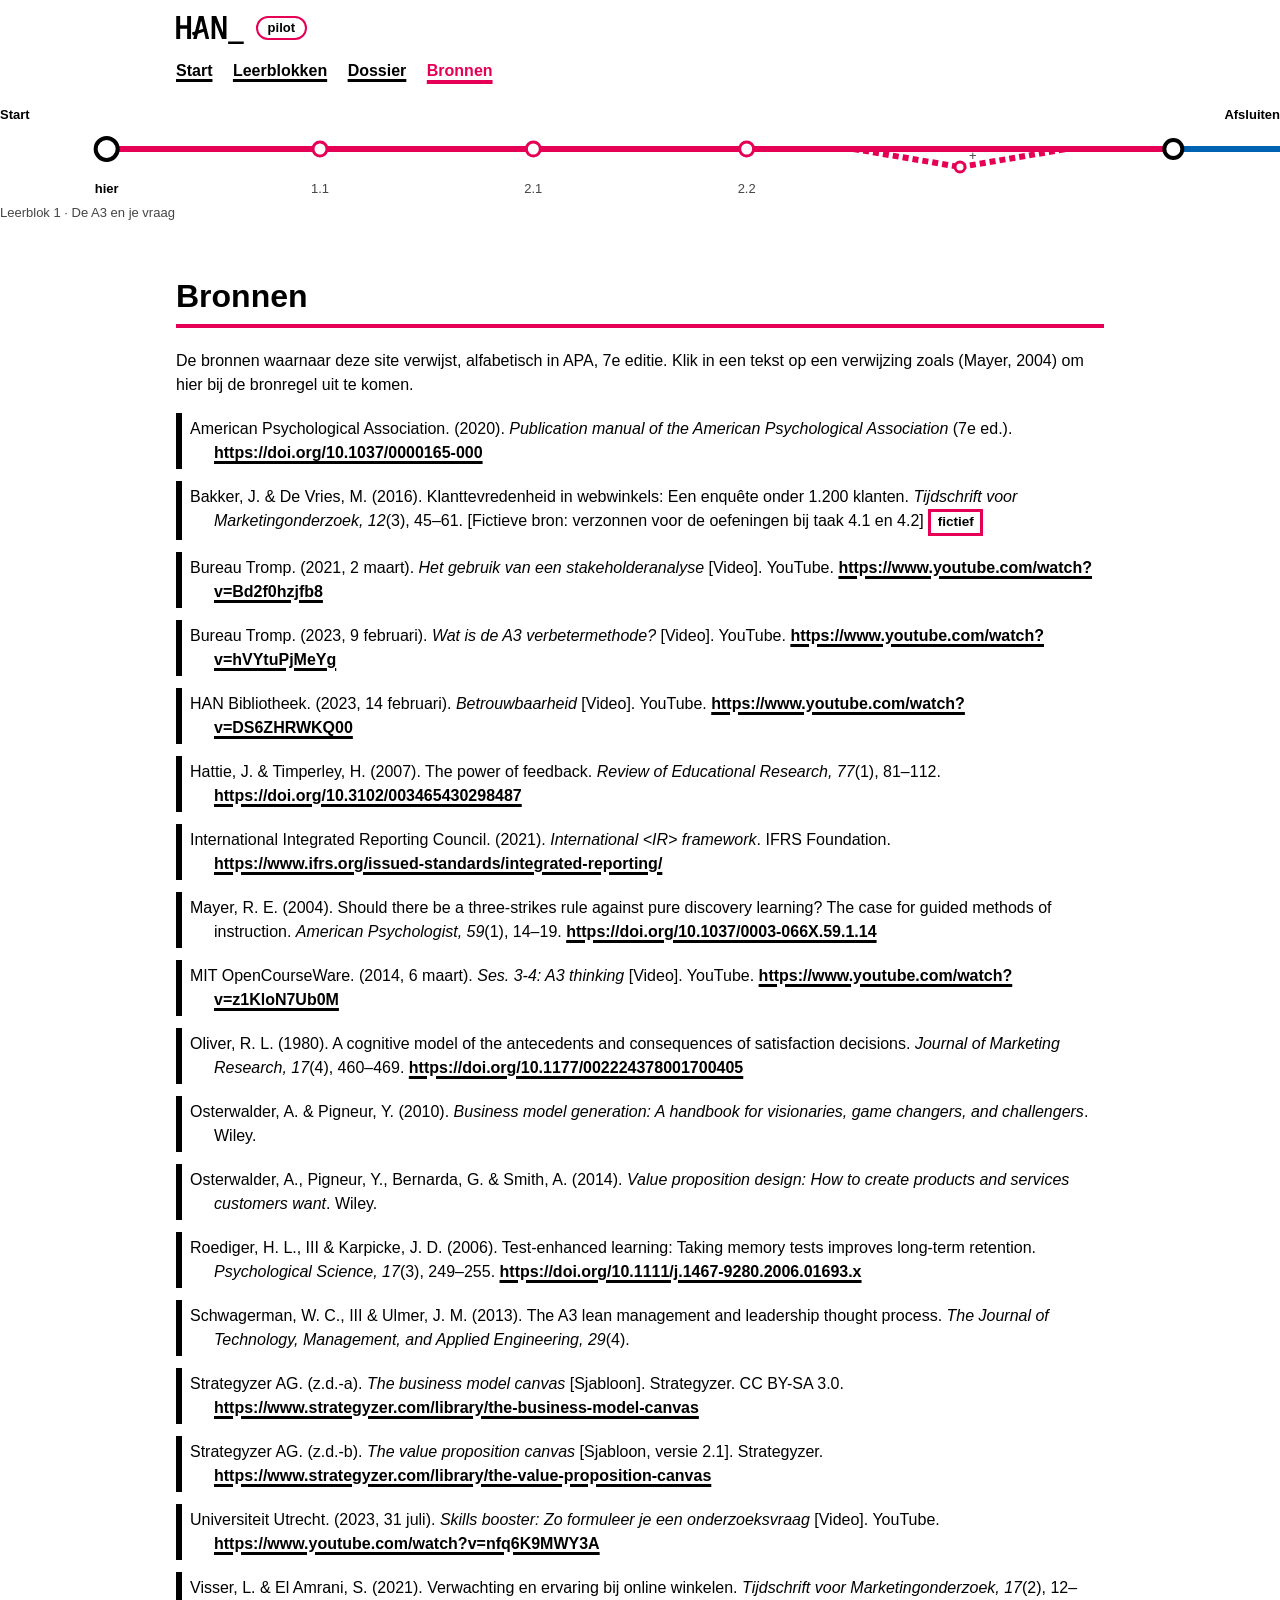
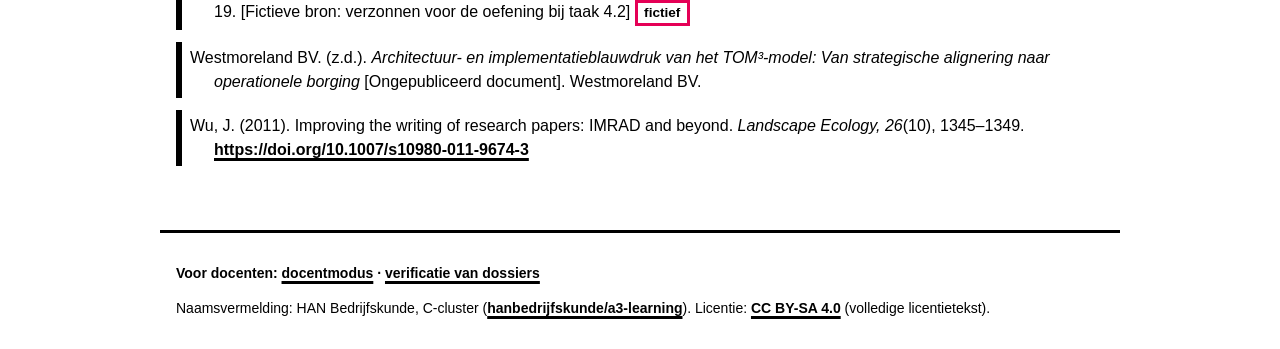
==== commit 28be2f23: "B110, SX-18: metrokaart als SVG bovenaan de zeven studentpagina's; gewichtscontrole kent ${elders} C" ====
--- a/bronnen.html
+++ b/bronnen.html
@@ -31,6 +31,7 @@
 <p>Naamsvermelding: HAN Bedrijfskunde, C-cluster (<a href="https://github.com/hanbedrijfskunde/a3-learning">hanbedrijfskunde/a3-learning</a>). Licentie: <a href="LICENSE">CC BY-SA 4.0</a> (volledige licentietekst).</p>
 </footer>
 <script type="module" src="js/site.js"></script>
+<script type="module" src="js/metro.js"></script>
 <script type="module" src="js/bronnen-pagina.js"></script>
 </body>
 </html>
--- a/css/site.css
+++ b/css/site.css
@@ -3,6 +3,7 @@
 :root {
   --accent:#E50056; --zwart:#000000; --wit:#FFFFFF; --grijs:#F2F2F0;
   --grijs-tekst:#454545;              /* meta-tekst */
+  --lijn-1:#E50056; --lijn-2:#0063B2; --lijn-3:#00804A; --lijn-4:#C2410C; /* metrolijn per leerblok, ≥ 3:1 op wit (SX-18, ADR B110) */
   --fout:#B0003F;                     /* foutmelding, ook op grijs 4,5:1 */
   --accent-donker:#B8004A;            /* hover van de accentknop, wit erop */
   --roze:#FFD9E6;                     /* achtergrond van een afwijkende rij (controlelab) */
@@ -14,6 +15,7 @@
   --fm:ui-monospace,"SF Mono",SFMono-Regular,Menlo,Consolas,monospace;
 }
 * { box-sizing:border-box; }
+[hidden] { display:none !important; }   /* hidden wint altijd, ook van .knop of .kaart-tik */
 body { margin:0; font:16px/1.5 var(--f); color:var(--zwart); background:var(--wit); }
 header,main,footer { max-width:60rem; margin:0 auto; padding:1rem; }
 a { color:var(--link); font-weight:700; text-decoration-thickness:3px; text-underline-offset:3px; }
@@ -21,7 +23,10 @@
 nav a { margin-right:1rem; color:var(--zwart); font-weight:700; }
 nav a[aria-current="page"] { color:var(--accent); background:var(--wit); text-decoration:underline; text-decoration-thickness:4px; text-underline-offset:4px; }
 h1 { border-bottom:4px solid var(--accent); padding-bottom:.25rem; }
-.kaart { border:var(--rand) solid var(--zwart); box-shadow:var(--schaduw); padding:1rem; margin:1rem 0; background:var(--wit); }
+.kaart { border:var(--rand) solid var(--zwart); padding:1rem; margin:1rem 0; background:var(--wit); }   /* informatief: geen schaduw (SX-7) */
+.kaart-tik { box-shadow:var(--schaduw); display:block; color:var(--zwart); text-decoration:none; cursor:pointer; } /* aan te tikken */
+.kaart-tik:hover { background:var(--grijs); color:var(--zwart); }
+.kaart-tik:active { box-shadow:none; transform:translate(5px,5px); }
 footer { border-top:3px solid var(--zwart); font-size:.875rem; margin-top:2rem; }
 .pilot-chip { display:inline-block; vertical-align:top; margin:0 0 .5rem .75rem; border:2px solid var(--accent); border-radius:1rem; padding:0 .6rem; font-size:.8125rem; font-weight:700; }
 .voor-docenten { font-weight:700; }
@@ -48,11 +53,26 @@
 .knop:hover { background:var(--grijs); }
 .knop-accent { background:var(--accent); color:var(--wit); }
 .knop-accent:hover { background:var(--accent-donker); }
+.knop:active { box-shadow:none; transform:translate(3px,3px); }
 .knoppen { display:flex; flex-wrap:wrap; gap:.75rem; margin:.75rem 0; }
+/* bestandkiezer (SX-14, ADR B94): een brede knop om het echte, onzichtbare bestandveld heen; knopschaduw, want hij staat vaak in een kaart */
+.bestandkiezer { display:flex; align-items:center; gap:1rem; width:100%; margin:.75rem 0; padding:.75rem 1rem; font-weight:400; cursor:pointer; background:var(--wit); border:var(--rand) solid var(--zwart); box-shadow:3px 3px 0 var(--zwart); }
+.bestandkiezer:hover { background:var(--grijs); }
+.bestandkiezer:active { box-shadow:none; transform:translate(3px,3px); }
+.bestandkiezer:has(input:focus-visible) { outline:4px solid var(--accent); outline-offset:2px; }
+.bestandkiezer.bk-slepen { background:var(--roze); border-style:dashed; }
+.bk-icoon { flex:none; display:grid; place-items:center; width:3rem; height:3rem; background:var(--zwart); color:var(--wit); font-size:1.75rem; font-weight:800; line-height:1; }
+.bestandkiezer:hover .bk-icoon, .bk-slepen .bk-icoon { background:var(--accent); }
+.bk-tekst { display:grid; gap:.125rem; min-width:0; }
+.bk-titel { font-size:1.125rem; font-weight:800; }
+.bk-hulp { font-size:.875rem; color:var(--grijs-tekst); }
+.bk-gekozen { font-weight:700; overflow-wrap:anywhere; }
+.bk-gekozen:empty, .bk-sleep { display:none; }
+@media (hover:hover) and (pointer:fine) { .bk-sleep { display:inline; } .bk-tik { display:none; } }
 .bevestiging { border:3px solid var(--accent); padding:1rem; margin-top:.75rem; }
 
 /* ---- status als tekst met kleur erbij (BW-3, TG-4) ---- */
-.status { display:inline-block; border:3px solid var(--zwart); padding:.1rem .6rem; font-weight:700; background:var(--wit); }
+.status { display:inline-block; border:3px solid var(--zwart); padding:.1rem .6rem; font-weight:700; background:var(--wit); color:var(--zwart); }
 .status-compleet { box-shadow:inset 0 -6px 0 var(--groen); }
 .status-bijna { box-shadow:inset 0 -6px 0 var(--oker); }
 .status-nog-niet { background:var(--leeg); }
@@ -73,7 +93,9 @@
 .ontbreekt { margin:.25rem 0; padding:.1rem .5rem .1rem 1.75rem; border-left:6px solid var(--fout); }
 .compleet { font-weight:700; }
 .leerblokken { list-style:none; padding:0; }
-.leerblok h3 { margin-top:0; }
+.leerblok .leerblok-kop { display:block; font-size:1.125rem; font-weight:800; }
+.leerblok .meta, .leerblok .leerblok-oplevert { display:block; font-weight:400; }
+.leerblokken li { margin:1rem 0; }
 .onderdeel { margin-right:.75rem; white-space:nowrap; }
 .hints { color:var(--fout); padding-left:1.25rem; }
 @media (max-width:40rem) { header, main, footer { padding:.75rem; } nav a { display:inline-block; margin:.25rem 1rem .25rem 0; } }
@@ -142,6 +164,7 @@
 .lb2-cel-veld fieldset { border-width:2px; padding:.1rem .4rem .3rem; }
 .lb2-cel-veld .optie { display:inline-flex; margin-right:.6rem; }
 .lb2-generator { border:3px dashed var(--zwart); padding:.5rem .75rem; margin:.5rem 0; }
+.lb2-prompt { font-family:var(--fm); font-size:.875rem; background:var(--wit); border:2px solid var(--zwart); padding:.5rem; overflow-wrap:anywhere; }
 .lb2-generator-acties { display:flex; flex-wrap:wrap; align-items:center; gap:.5rem; margin:.5rem 0; }
 .lb2-waarschuwing { list-style:none; margin:.5rem 0; padding:0; }
 .lb2-waarschuwing li { border:3px solid var(--accent); border-left-width:10px; padding:.25rem .5rem; margin:.25rem 0; font-weight:700; }
@@ -154,16 +177,9 @@
   .lb2-tabel td::before { content:attr(data-kolom) ": "; font-weight:700; font-size:.8rem; }
 }
 
-/* ---- leerblok 3: invloed/belang-raster (LB-9) en register (LB-12) ---- */
-.raster { display:grid; grid-template-columns:1fr 1fr; gap:.5rem; margin:.5rem 0; }
-.raster-vak { border:3px solid var(--zwart); padding:.25rem .6rem .5rem; min-height:6rem; background:var(--wit); }
-.raster-vak[data-vak="nauw"] { background:var(--roze); }
-.raster-vak h5 { margin:.25rem 0 0; font-size:1rem; }
-.raster-vak p { margin:0 0 .25rem; }
-.raster-leden { margin:0; padding-left:1.1rem; }
-.raster-tekst { padding-left:1.1rem; }
+/* ---- leerblok 3: register (LB-12); het invloed/belang-raster (LB-9) is het stakeholderbord hieronder ---- */
 .zoekvragen-hint { border-left:6px solid var(--zwart); padding:.1rem .75rem; margin:.5rem 0; }
-@media (max-width:40rem) { .raster { grid-template-columns:1fr; } }
+
 
 /* ---- bronnen en in-tekstverwijzingen (bron-) ---- */
 .bron-lijst { list-style:none; padding:0; }
@@ -190,7 +206,7 @@
 .vb-kolom > * { position:relative; z-index:1; }
 .vb-kolom h5 { margin:.25rem 0 .5rem; font-size:.95rem; }
 .vb-lijst { list-style:none; margin:0; padding:0; display:flex; flex-direction:column; gap:.6rem; }
-.vb-kaartje { display:block; width:100%; text-align:left; font:inherit; font-size:.8125rem; line-height:1.3; cursor:pointer; color:var(--zwart); background:var(--wit); border:3px solid var(--zwart); padding:.35rem .5rem; }
+.vb-kaartje { display:block; width:100%; text-align:left; font:inherit; font-size:.9375rem; line-height:1.3; cursor:pointer; color:var(--zwart); background:var(--wit); border:3px solid var(--zwart); padding:.35rem .5rem; }
 .vb-kaartje:hover { background:var(--grijs); }
 .vb-kaartje[aria-pressed="true"] { background:var(--zwart); color:var(--wit); }
 .vb-kaartje.vb-verbonden { box-shadow:inset 0 -6px 0 var(--groen); }
@@ -218,7 +234,8 @@
 .zwakste { border-left:8px solid var(--accent); }
 @media (max-width:40rem) {
   .vb-kolommen { gap:1rem; }
-  .vb-kaartje { font-size:.75rem; padding:.3rem .35rem; }
+  .vb-kaartje { font-size:.9375rem; padding:.3rem .35rem; }   /* SX-10: ≥ 15 px, ook op 360 px */
+  .vb-kolommen { grid-template-columns:1fr; }
 }
 
 /* ---- toegankelijkheid en kleine schermen (fase 8: TG-2, TG-5, PF-1) ---- */
@@ -233,7 +250,8 @@
 input[type="checkbox"], input[type="radio"] { min-width:1.25rem; }
 @media (max-width:40rem) {
   body { font-size:1rem; }
-  .kaart { box-shadow:3px 3px 0 var(--zwart); padding:.75rem; }
+  .kaart { padding:.75rem; }
+  .kaart-tik { box-shadow:3px 3px 0 var(--zwart); }
   .knoppen .knop, .knoppen button { flex:1 1 100%; text-align:center; }
   .dos-stand { grid-template-columns:1fr; }
   .fb-kolommen { grid-template-columns:1fr; }
@@ -247,8 +265,8 @@
 @media print { .han-logo { display:block; } }
 
 /* ---- media (fase 12): routekeuze md-, kijktips, video en spellen sp- ---- */
-.md-routes { display:flex; flex-wrap:wrap; gap:.5rem; margin:.5rem 0; }
-.md-knop { font-size:.875rem; padding:.2rem .75rem; box-shadow:2px 2px 0 var(--zwart); }
+.md-routes { display:grid; grid-template-columns:repeat(3,minmax(0,1fr)); gap:.75rem; margin:.75rem 0; }
+.md-knop { font-size:1rem; min-height:4.5rem; padding:.5rem; box-shadow:5px 5px 0 var(--zwart); }   /* drie grote tegels (MD-2) */
 .md-knop[aria-pressed="true"] { background:var(--zwart); color:var(--wit); }
 .md-paneel { border-top:2px solid var(--zwart); margin-top:.5rem; padding-top:.25rem; }
 .md-paneel h3 { margin:.5rem 0; }
@@ -277,7 +295,7 @@
 .sp-tekstversie > summary { cursor:pointer; font-weight:700; }
 .sp-opties { margin:.5rem 0; }
 .sp-na { margin:.5rem 0; }
-.sp-samengesteld { border:3px solid var(--zwart); box-shadow:4px 4px 0 var(--zwart); padding:.5rem .75rem; margin:.5rem 0; }
+.sp-samengesteld { border:3px solid var(--zwart); padding:.5rem .75rem; margin:.5rem 0; }
 @media (max-width:40rem) {
   .sp-tabel thead { position:absolute; left:-9999px; }
   .sp-tabel, .sp-tabel tbody, .sp-tabel tr, .sp-tabel td, .sp-tabel th { display:block; width:100%; }
@@ -285,3 +303,172 @@
   .sp-tabel td, .sp-tabel th { border:0; border-bottom:1px solid var(--zwart); }
 }
 .han-sprite { position:absolute; }
+
+/* ---- fase 17: voortgang zichtbaar (SX-4, SX-5, SX-9, SX-12; DESIGN §5 en §6) ---- */
+html { scroll-padding-top:7rem; }
+.sr-only { position:absolute; width:1px; height:1px; overflow:hidden; clip:rect(0 0 0 0); white-space:nowrap; }
+.eyebrow { font-size:.75rem; font-weight:700; text-transform:uppercase; letter-spacing:.06em; margin:0 0 .25rem; }
+.taak { border-top:var(--rand) solid var(--zwart); margin:2.5rem 0; }
+.taakbalk { position:sticky; top:0; z-index:5; background:var(--wit); padding:.5rem 0; border-bottom:2px solid var(--zwart); }
+.taak h2 { margin:.75rem 0 .25rem; }
+.segmenten { display:grid; grid-auto-flow:column; grid-auto-columns:1fr; gap:3px; height:6px; margin:.35rem 0; }
+.segment { background:var(--leeg); transition:background-color 200ms ease-out; }
+.segment-voltooid { background:var(--zwart); }
+.segment-actief { background:var(--accent); }
+.stappenrij { list-style:none; display:flex; flex-wrap:wrap; gap:.25rem 1rem; margin:0; padding:0; font-size:.875rem; }
+.stap-link { font-weight:700; text-decoration:none; }
+.stap-link[aria-current="step"] { text-decoration:underline; text-decoration-color:var(--accent); text-decoration-thickness:3px; }
+.klaar-blok { border:2px solid var(--zwart); padding:.5rem .75rem; margin:1rem 0; }
+.klaar-blok h4 { margin:.25rem 0; }
+.klaar-lijst { list-style:none; margin:0; padding:0; }
+.klaar-item { display:flex; align-items:center; gap:.6rem; min-height:2.75rem; }
+.klaar-item .vink { flex:none; width:1.5rem; height:1.5rem; border:2px solid var(--zwart); display:inline-flex; align-items:center; justify-content:center; font-weight:800; transition:background-color 200ms ease-out; }
+.klaar-ja .vink { background:var(--zwart); color:var(--wit); }
+.klaar-zelf label { margin:0; font-weight:400; }
+.klaar-voet { border-top:2px solid var(--zwart); margin-top:1rem; padding-top:.5rem; }
+.verdieping { border-top:2px dashed var(--zwart); margin-top:1rem; padding-top:.25rem; }
+.bevestig { position:fixed; left:50%; top:1rem; transform:translateX(-50%); z-index:20; background:var(--zwart); color:var(--wit); padding:.5rem 1rem; font-weight:700; border:3px solid var(--zwart); }
+.a3-delen { list-style:none; margin:.5rem 0; padding:0; display:grid; grid-template-columns:repeat(4,minmax(0,1fr)); gap:4px; }
+.a3-deel { border:2px solid var(--zwart); padding:.4rem .5rem; min-height:4.5rem; display:flex; flex-direction:column; gap:.15rem; background:var(--wit); }
+.a3-nr { font-weight:800; }
+.a3-label { font-size:.8125rem; font-weight:700; }
+.a3-gevuld { background:var(--accent); color:var(--wit); }
+.a3-onderschrift { margin:.25rem 0 0; }
+.afsluit-moment { background:var(--accent); color:var(--wit); padding:1.25rem 1rem; margin:2.5rem 0; }
+.afsluit-moment h2 { font-size:1.75rem; line-height:1.1; margin:.25rem 0 .75rem; }
+.afsluit-moment a { color:var(--wit); background:var(--accent); }
+.afsluit-moment .klein, .afsluit-moment .meta { color:var(--wit); background:var(--accent); }
+.afsluit-moment .a3-deel { background:var(--wit); color:var(--zwart); box-shadow:none; }
+.afsluit-moment .a3-gevuld { background:var(--zwart); color:var(--wit); }
+.afsluit-moment .a3-nieuw { outline:4px solid var(--wit); outline-offset:-6px; }
+.afsluit-onderdelen { list-style:none; padding:0; }
+.afsluit-onderdelen li { margin:.35rem 0; }
+.knop-wit { background:var(--wit); color:var(--zwart); }
+.knop-omlijnd { background:var(--accent); color:var(--wit); border-color:var(--wit); box-shadow:none; }
+.knop-omlijnd:hover { background:var(--accent-donker); color:var(--wit); }
+@media (max-width:40rem) {
+  .a3-delen { grid-template-columns:repeat(2,minmax(0,1fr)); }
+  /* mobiel: het hoofdmenu als vaste tabbalk onderin (SX-1) */
+  header nav[aria-label="Hoofdmenu"] { position:fixed; left:0; right:0; bottom:0; z-index:15; display:grid; grid-template-columns:repeat(4,1fr); background:var(--wit); border-top:3px solid var(--zwart); }
+  header nav[aria-label="Hoofdmenu"] a { margin:0; display:flex; align-items:center; justify-content:center; min-height:3.5rem; font-size:.8125rem; text-decoration:none; color:var(--zwart); }
+  header nav[aria-label="Hoofdmenu"] a[aria-current="page"] { color:var(--zwart); box-shadow:inset 0 -5px 0 var(--accent); text-decoration:none; }
+  body { padding-bottom:4.5rem; }
+  html { scroll-padding-bottom:4.5rem; }
+}
+@media (prefers-reduced-motion: reduce) {
+  *, *::before, *::after { transition:none !important; animation:none !important; scroll-behavior:auto !important; }
+  .knop:active, .kaart-tik:active, .bestandkiezer:active { transform:none; }
+}
+
+/* ---- fase 19: één taak per scherm (SX-6, SX-10; DESIGN §5.3) ---- */
+.taakvoet { display:none; }
+.taakweergave .taakvoet:not([hidden]) { position:sticky; bottom:0; z-index:16; display:flex; gap:.75rem; background:var(--wit); border-top:3px solid var(--zwart); padding:.6rem 0; margin-top:1.5rem; }
+.taakvoet .knop-accent { flex:1; }
+.taakweergave .klaar-voet .knop-accent { display:none; }             /* de vaste voet heeft de enige hoofdknop */
+.taakweergave .taak:not(.op-toepassen) > .verdieping { display:none; }
+.taakweergave .taak { border-top:0; margin-top:0; }
+.naar-overzicht { text-decoration:none; }
+.model-paneel { border:3px solid var(--accent); margin-top:.75rem; background:var(--wit); }
+.model-paneel > summary { cursor:pointer; font-weight:800; padding:.5rem .75rem; list-style-position:inside; }
+.model-paneel[open] > summary { border-bottom:2px solid var(--accent); }
+.model-paneel > div { padding:.25rem .75rem .5rem; }
+.taken-nav ol { list-style:none; padding:0; }
+.taak-link { display:block; padding:.6rem .75rem; border:3px solid var(--zwart); box-shadow:5px 5px 0 var(--zwart); margin:.75rem 0; text-decoration:none; }
+.kaart-tik.taak-link:hover, .taak-link:hover { background:var(--grijs); color:var(--zwart); }
+.taak-klaar { font-weight:400; }
+html { scroll-padding-bottom:5rem; }
+@media (max-width:40rem) {
+  .md-routes { grid-template-columns:1fr; }
+  body.in-taak header nav[aria-label="Hoofdmenu"] { display:none; }   /* focus: in een taak alleen de taak (DESIGN §2.1) */
+  body.in-taak { padding-bottom:0; }
+}
+.verder-kaart { background:var(--zwart); color:var(--wit); padding:1rem; margin:1rem 0; }
+.verder-kaart h2 { margin:.25rem 0; }
+.verder-kaart .nr { background:var(--wit); color:var(--zwart); }
+.verder-kaart .knop-accent { margin-top:.5rem; border-color:var(--wit); }
+/* Waarde-simulator als spel (DESIGN §7.4, fase 19) */
+.sp-keuzekaarten { display:grid; gap:.75rem; margin:.5rem 0; }
+.sp-keuzekaart { font:inherit; font-weight:700; text-align:left; min-height:4rem; padding:.75rem 1rem; cursor:pointer; color:var(--zwart); background:var(--wit); border:3px solid var(--zwart); box-shadow:5px 5px 0 var(--zwart); }
+.sp-keuzekaart:hover { background:var(--grijs); }
+.sp-keuzekaart:active { box-shadow:none; transform:translate(5px,5px); }
+.sp-voorspelrij { border-top:2px solid var(--zwart); padding:.4rem 0; }
+.sp-kapitaal { font-weight:700; display:block; }
+.sp-chips { display:flex; flex-wrap:wrap; gap:.4rem; margin-top:.25rem; }
+.sp-chip { font:inherit; font-size:.875rem; cursor:pointer; min-height:2.75rem; padding:.2rem .7rem; color:var(--zwart); background:var(--wit); border:2px solid var(--zwart); border-radius:1rem; }
+.sp-chip[aria-pressed="true"] { background:var(--zwart); color:var(--wit); }
+.sp-balken { list-style:none; padding:0; margin:.5rem 0; }
+.sp-balkrij { display:grid; grid-template-columns:minmax(7rem,1fr) 3fr; gap:.25rem .75rem; align-items:center; border-top:2px solid var(--zwart); padding:.4rem 0; }
+.sp-oordeel { grid-column:2; font-size:.875rem; }
+.sp-termijnen { display:grid; grid-template-columns:repeat(3,minmax(0,1fr)); gap:4px; }
+.sp-balk { position:relative; display:flex; align-items:flex-end; height:3.25rem; border:2px solid var(--zwart); background:var(--wit); overflow:hidden; }
+.sp-vulling { position:absolute; left:0; right:0; bottom:0; height:0; transition:height 250ms ease-out; background:var(--grijs); }
+.sp-balk-plus .sp-vulling { background:var(--grijs); border-top:4px solid var(--zwart); }
+.sp-balk-min .sp-vulling { background:var(--roze); border-top:4px solid var(--accent); }
+.sp-balken-zichtbaar .sp-balk-plus .sp-vulling { height:85%; }
+.sp-balken-zichtbaar .sp-balk-input .sp-vulling { height:50%; }
+.sp-balken-zichtbaar .sp-balk-min .sp-vulling { height:20%; }
+.sp-balktekst { position:relative; font-size:.8125rem; font-weight:700; padding:.1rem .3rem; background:var(--wit); margin:.15rem; }
+@media (max-width:40rem) { .sp-balkrij { grid-template-columns:1fr; } .sp-oordeel { grid-column:1; } }
+.vb-prompt { border:3px solid var(--zwart); border-left:10px solid var(--accent); padding:.5rem .75rem; font-weight:700; margin:.75rem 0; }
+.vb-details { margin:.75rem 0; }
+.vb-details > summary { cursor:pointer; font-weight:700; }
+.vb-kaartje[aria-pressed="true"] .vb-tekst, .vb-kaartje:focus .vb-tekst { -webkit-line-clamp:unset; line-clamp:none; }   /* lange kaart klapt open bij tik */
+.a3-bezig { border-style:dashed; border-width:3px; }
+.a3-opbouw { font-size:.8125rem; }
+
+/* ---- figuur als citaat (ADR B84): het A3-sjabloon (taak 1.1; Schwagerman & Ulmer, 2013), de six capitals (taak 2.1; IIRC, 2021), het VPC (taak 6.1; Strategyzer, z.d.-b) en het BMC (taak 7.1; Strategyzer, z.d.-a) ---- */
+.a3-vel { margin:1rem 0; }
+.a3-vel img { display:block; width:100%; height:auto; border:3px solid var(--zwart); background:var(--wit); }
+.a3-vel figcaption { font-size:.875rem; margin-top:.4rem; }
+.a3-vel figcaption p { margin:.25rem 0; }
+.imrad { display:block; width:100%; max-width:26rem; height:auto; margin:0 auto; }
+.mini-artikelen { display:grid; gap:1rem; grid-template-columns:repeat(auto-fit, minmax(16rem, 1fr)); margin:1rem 0; }
+.mini-artikel { border:var(--rand) solid var(--zwart); background:var(--wit); padding:.75rem 1rem; font-size:.9375rem; }
+.mini-artikel h5 { margin:.25rem 0; }
+.mini-artikel h6 { margin:.75rem 0 .25rem; font-size:.9375rem; }
+.mini-artikel .fictief { font-weight:700; color:var(--grijs-tekst); margin:0; }
+.mini-figuur { margin:.5rem 0; }
+.mini-grafiek { display:block; width:100%; height:auto; }
+.ai-voorbeeld { border:var(--rand) dashed var(--zwart); background:var(--wit); padding:.75rem 1rem; margin:1rem 0; font-size:.9375rem; }
+.ai-kop { font-weight:700; margin:.75rem 0 .25rem; }
+.ai-aaocc { margin:0; }
+.ai-aaocc dt { font-weight:700; border-top:1px solid var(--zwart); padding-top:.3rem; }
+.ai-aaocc dd { margin:0 0 .3rem; }
+.ai-oordeel { display:inline-block; min-width:1.5rem; text-align:center; border:2px solid var(--zwart); margin-left:.25rem; }
+/* TOM-bord 8.1: de plek (ADR B98) */
+.tm-plek:not(.tm-geladen) { min-height:8rem; margin:1rem 0; }
+.a3-koppeling > summary { cursor:pointer; font-weight:700; min-height:2.75rem; display:flex; align-items:center; }
+.a3-koppeling table { border-collapse:collapse; width:100%; font-size:.875rem; }
+.a3-koppeling th, .a3-koppeling td { border:2px solid var(--zwart); padding:.25rem .4rem; text-align:left; vertical-align:top; }
+@media print { .a3-vel { break-inside:avoid; } }
+
+/* ---- hint bij een vraag (SX-13): uitklapbaar, geen mouse-over ---- */
+.hint { margin:.15rem 0 .35rem; }
+.hint > summary { display:inline-flex; align-items:center; min-height:2.75rem; cursor:pointer; font-weight:700; font-size:.875rem; list-style:none; text-decoration:underline; text-decoration-thickness:2px; text-underline-offset:3px; }
+.hint > summary::-webkit-details-marker { display:none; }
+.hint > summary::before { content:"?"; display:inline-flex; align-items:center; justify-content:center; width:1.4rem; height:1.4rem; margin-right:.4rem; border:2px solid var(--zwart); border-radius:50%; font-size:.8125rem; text-decoration:none; }
+.hint[open] > summary::before { background:var(--zwart); color:var(--wit); }
+.hint > p { margin:.1rem 0 0; padding:.4rem .6rem; border-left:6px solid var(--accent); background:var(--grijs); font-size:.9375rem; }
+.hint > .hint-waar { margin:0 0 .4rem; padding-top:0; font-size:.875rem; }
+
+/* ---- invulplekken in een format-zin (DESIGN §5.3): <gebruiker>, <pain/gain>, <waarde> ---- */
+.invulplek { background:var(--roze); box-shadow:inset 0 -3px 0 var(--accent); padding:0 .2em; -webkit-box-decoration-break:clone; box-decoration-break:clone; }
+.invulplek-leeg { font-weight:800; }
+.invulplek-gevuld { font-weight:700; }
+
+/* ---- metrokaart (SX-18, SX-19; DESIGN §6 Metrokaart; ADR B110) ---- */
+.metro { margin:.25rem 0 .75rem; }
+.metro-doek { width:100%; }
+.metro-kaart { display:block; max-width:100%; overflow:visible; }
+.metro-spoor { stroke:var(--lijn); stroke-width:6; stroke-linecap:round; }
+.metro-spoor.gestippeld { stroke-dasharray:6 4; stroke-linecap:butt; }
+.metro-tik { fill:transparent; }
+.metro-halte circle { fill:var(--wit); stroke:var(--lijn); stroke-width:3; transition:fill 200ms ease; }
+.metro-halte.halte-af circle { fill:var(--lijn); }
+.metro-halte.halte-hier circle { fill:var(--wit); stroke:var(--zwart); }
+.metro-halte.halte-begin circle, .metro-halte.halte-eind circle { stroke:var(--zwart); stroke-width:4; }
+.metro-halte.halte-begin.halte-af circle, .metro-halte.halte-eind.halte-af circle { fill:var(--zwart); }
+.metro-halte:focus-visible .metro-tik { stroke:var(--accent); stroke-width:4; }
+.metro-label { font-size:13px; fill:var(--grijs-tekst); }
+.metro-label-hier, .metro-label-overstap { font-weight:700; fill:var(--zwart); }
+.metro-regel { font-size:.8125rem; color:var(--grijs-tekst); margin:.25rem 0 0; }
--- a/css/print.css
+++ b/css/print.css
@@ -13,3 +13,9 @@
   img, svg, video { max-width: 100%; }
   a { color: inherit; text-decoration: none; }
 }
+
+/* Fase 19: op papier alle taken en stappen onder elkaar, zonder vaste voet. */
+@media print {
+  .taakweergave .taak, .taakweergave .stap, .taakweergave #overzicht { display:block !important; }
+  .taakvoet, .taakbalk nav, .segmenten { display:none !important; }
+}
